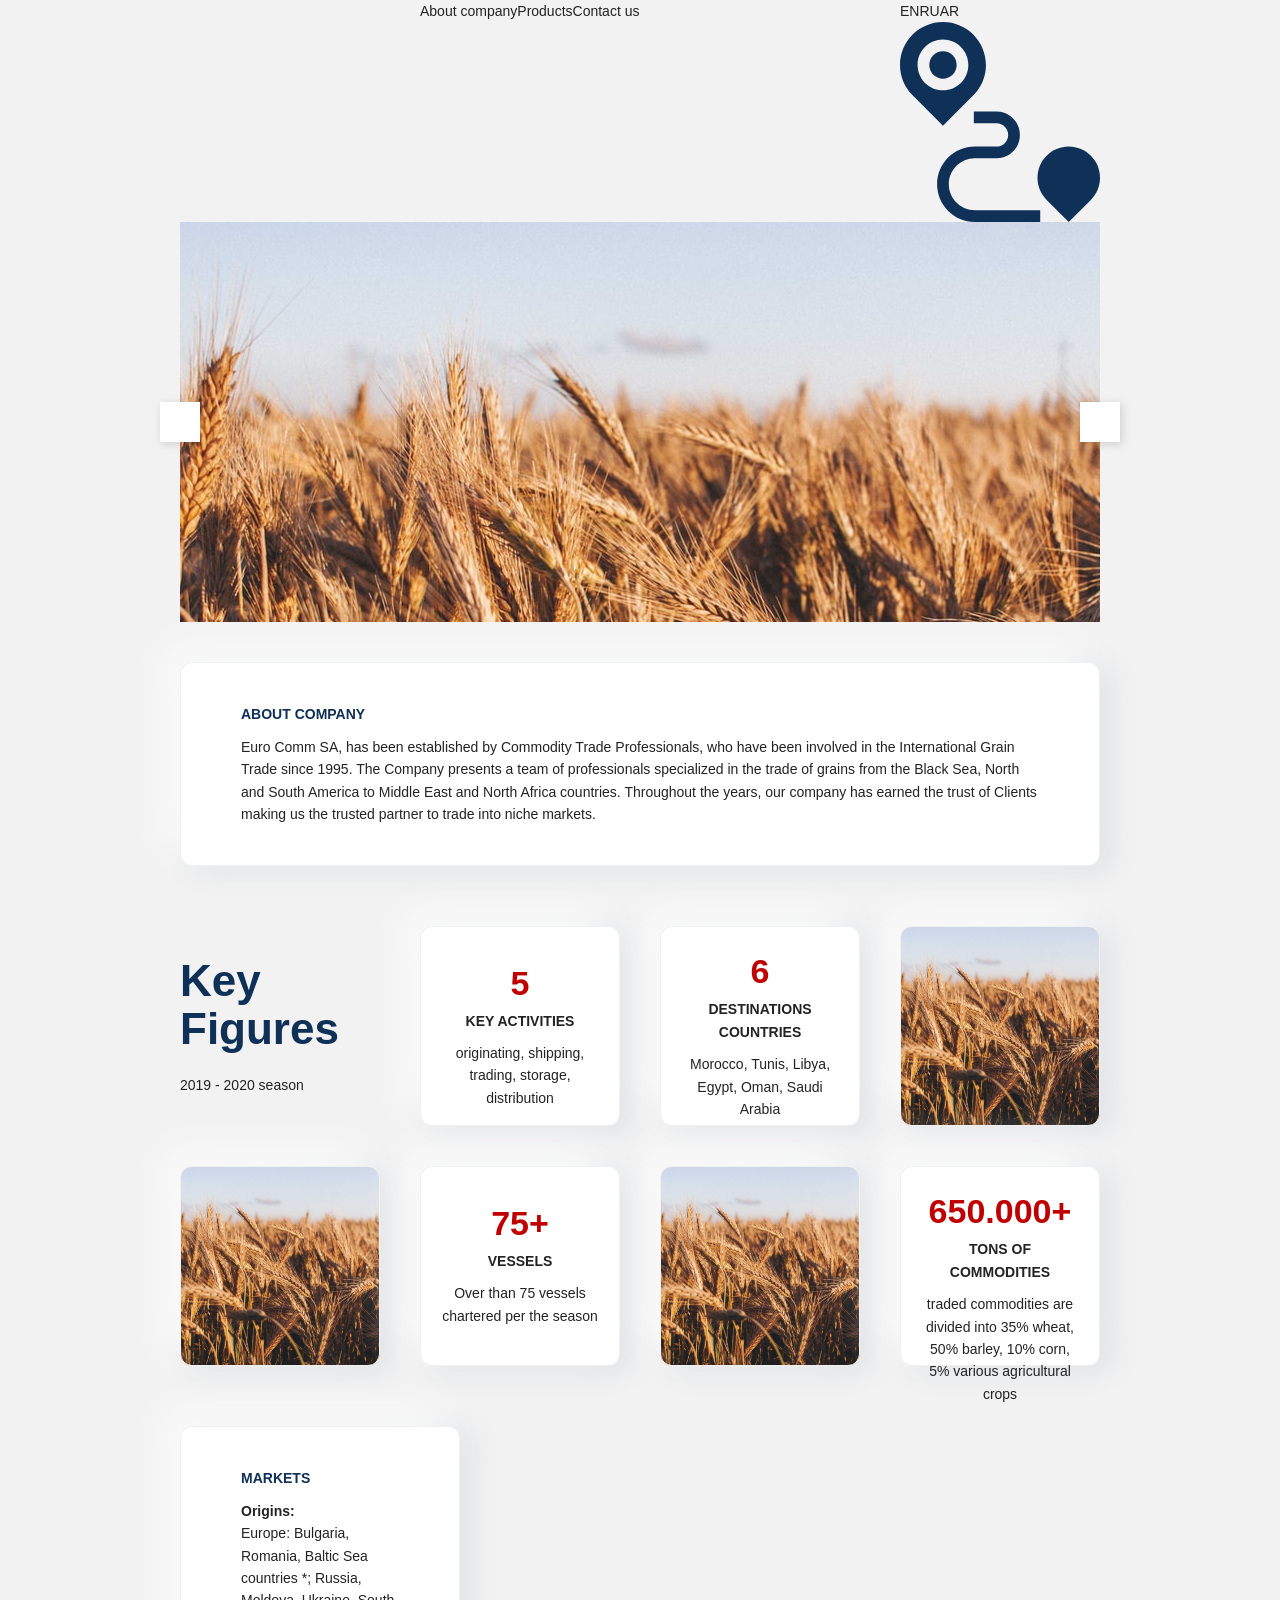
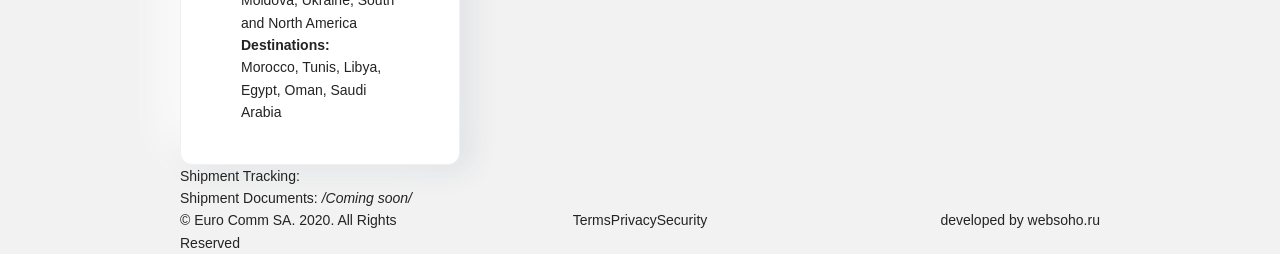
==== public/index.html @ 432599d5 "index page" ====
<html lang="ru">
  <head>
    <meta charset="UTF-8"/>
    <meta name="viewport" content="width=device-width, initial-scale=1.0"/>
    <meta http-equiv="X-UA-Compatible" content="ie=edge"/>
    <title>Index Page</title>
    <link href="./css/style.css" rel="stylesheet"/>
  </head>
  <body>
    <script src="http://code.jquery.com/jquery-3.3.1.min.js"></script>
    <header class="header">
      <div class="container">
        <div class="row">
          <div class="col-3"><a class="header__logo" href="/index.html"></a></div>
          <div class="col-6">
            <div class="navbar"><a class="navbar__link navbar__link--active" href="/index.html">About company</a><a class="navbar__link" href="/product.html">Products</a><a class="navbar__link" href="/contact.html">Contact us</a></div>
          </div>
          <div class="col-3">
            <div class="header__switch"><a class="header__switch header__switch--active" href="/">EN</a><a class="header__switch" href="/">RU</a><a class="header__switch" href="/">AR</a></div>
            <svg class="header__tracking" viewBox="0 0 20 20" fill="none" xmlns="http://www.w3.org/2000/svg">
              <path d="M4.29764 5.6637C5.05267 5.6637 5.66474 5.05163 5.66474 4.2966C5.66474 3.54158 5.05267 2.9295 4.29764 2.9295C3.54261 2.9295 2.93054 3.54158 2.93054 4.2966C2.93054 5.05163 3.54261 5.6637 4.29764 5.6637Z" fill="#0F3057"></path>
              <path d="M7.33579 7.33463C8.1473 6.52313 8.59424 5.4442 8.59424 4.29652C8.59424 1.92743 6.66681 0 4.29768 0C1.92859 0 0.00115967 1.92743 0.00115967 4.29652C0.00115967 5.4442 0.44806 6.52313 1.2596 7.33463L4.29768 10.3727L7.33579 7.33463ZM1.75884 4.2966C1.75884 2.89669 2.89777 1.75776 4.29768 1.75776C5.69759 1.75776 6.83652 2.89669 6.83652 4.2966C6.83652 5.69651 5.69759 6.83544 4.29768 6.83544C2.89777 6.83544 1.75884 5.69651 1.75884 4.2966Z" fill="#0F3057"></path>
              <path d="M16.874 12.4561C15.151 12.4561 13.7492 13.8578 13.7492 15.5808C13.7492 16.4155 14.0742 17.2002 14.6644 17.7904L16.874 20L19.0836 17.7904C19.6737 17.2002 19.9988 16.4155 19.9988 15.5808C19.9988 13.8578 18.597 12.4561 16.874 12.4561Z" fill="#0F3057"></path>
              <path d="M4.88355 16.2268C4.88355 14.7937 6.04946 13.6278 7.48258 13.6278H9.65669C10.9441 13.6278 11.9914 12.5805 11.9914 11.2931C11.9914 10.0057 10.9441 8.95834 9.65669 8.95834H7.38349V10.1301H9.65673C10.298 10.1301 10.8197 10.6518 10.8197 11.2931C10.8197 11.9344 10.298 12.4561 9.65673 12.4561H7.48261C5.40341 12.4561 3.71185 14.1476 3.71185 16.2269C3.71185 18.3061 5.40337 19.9976 7.48261 19.9976H14.023V18.8259H7.48261C6.04947 18.8259 4.88355 17.6599 4.88355 16.2268Z" fill="#0F3057"></path>
            </svg>
          </div>
        </div>
      </div>
    </header>
    <section class="container">
      <div class="slider slider_index mb-3">
        <div class="slider__item slider_index__item" style="background-image:url('./img/demo.jpg');"></div>
        <div class="slider__item slider_index__item" style="background-image:url('./img/demo.jpg');"></div>
        <div class="slider__item slider_index__item" style="background-image:url('./img/demo.jpg');"></div>
      </div>
      <div class="item-content content mb-4">
        <p class="text-bold text-blue text-uppercase">About company</p>
        <p>Euro Comm SA, has been established by Commodity Trade Professionals, who have been involved in the International Grain Trade since 1995. The Company presents a team of professionals specialized in the trade of grains from the Black Sea, North and South America to Middle East and North Africa countries. Throughout the years, our company has earned the trust of Clients making us the trusted partner to trade into niche markets.</p>
      </div>
      <div class="stats-row mb-4">
        <div class="stats-row__col stats-row__col_title">
          <p class="heading text-blue">Key<br/>Figures</p>
          <p>2019 - 2020 season</p>
        </div>
        <div class="stats-row__col">
          <div class="item-content stats text-center">
            <div class="stats__content">
              <p class="stats__title">5</p>
              <p class="text-uppercase text-bold">Key activities</p>
              <p class="stats__intro">originating, shipping, trading, storage, distribution</p>
            </div>
          </div>
        </div>
        <div class="stats-row__col">
          <div class="item-content stats text-center">
            <div class="stats__content">
              <p class="stats__title">6</p>
              <p class="text-uppercase text-bold">Destinations countries</p>
              <p class="stats__intro">Morocco, Tunis, Libya, Egypt, Oman, Saudi Arabia</p>
            </div>
          </div>
        </div>
        <div class="stats-row__col">
          <div class="item-content stats stats_image" style="background-image:url('./img/demo.jpg');"></div>
        </div>
        <div class="stats-row__col">
          <div class="item-content stats stats_image" style="background-image:url('./img/demo.jpg');"></div>
        </div>
        <div class="stats-row__col">
          <div class="item-content stats text-center">
            <div class="stats__content">
              <p class="stats__title">75+</p>
              <p class="text-uppercase text-bold">vessels</p>
              <p class="stats__intro">Over than 75 vessels chartered per the season</p>
            </div>
          </div>
        </div>
        <div class="stats-row__col">
          <div class="item-content stats stats_image" style="background-image:url('./img/demo.jpg');"></div>
        </div>
        <div class="stats-row__col">
          <div class="item-content stats text-center">
            <div class="stats__content">
              <p class="stats__title">650.000+</p>
              <p class="text-uppercase text-bold">tons of commodities</p>
              <p class="stats__intro">traded commodities are divided into 35% wheat, 50% barley, 10% corn, 5% various agricultural crops</p>
            </div>
          </div>
        </div>
      </div>
      <div class="row contact-row">
        <div class="col-4">
          <div class="item-content content">
            <p class="text-uppercase text-bold text-blue">MARKETS</p>
            <div class="map-info">
              <div class="map-info__item map-info__item_orig">
                <p class="mb-0 text-bold">Origins:</p>
                <p>Europe: Bulgaria, Romania, Baltic Sea countries *; Russia, Moldova, Ukraine, South and North America</p>
              </div>
              <div class="map-info__item map-info__item_dest">
                <p class="mb-0 text-bold">Destinations:</p>
                <p>Morocco, Tunis, Libya, Egypt, Oman, Saudi Arabia</p>
              </div>
            </div>
          </div>
          <p class="mb-0">Shipment Tracking: <a class="text-bold text-underline" href="www.marinetraffic.com"></a></p>
          <p>Shipment Documents: <span class="text-italic">/Coming soon/</span></p>
        </div>
        <div class="col-8">
          <div class="map" id="map"></div>
        </div>
      </div>
    </section>
    <footer class="footer container">
      <div class="row">
        <div class="col-4">
          <p>© Euro Comm SA. 2020. All Rights Reserved</p>
        </div>
        <div class="col-4 text-center"><a class="footer__link" href="#">Terms</a><a class="footer__link" href="#">Privacy</a><a class="footer__link" href="#">Security</a></div>
        <div class="col-4 text-right">
          <p>developed by <a class="footer__link" href="#">websoho.ru</a></p>
        </div>
      </div>
    </footer>
    <link href="./css/slick.css" rel="stylesheet"/>
    <link href="./css/slick-theme.css" rel="stylesheet"/>
    <script src="./js/slick.min.js"></script>
    <script src="./js/jquery.inputmask.min.js"></script>
    <script src="./js/app.min.js"></script>
  </body>
</html>
---- public/css/style.css ----
*,
*::before,
*::after {
  -webkit-box-sizing: border-box;
  box-sizing: border-box;
}

html {
  font-family: sans-serif;
  line-height: 1.15;
  -webkit-text-size-adjust: 100%;
  -webkit-tap-highlight-color: rgba(35, 35, 35, 0);
}

article, aside, figcaption, figure, footer, header, hgroup, main, nav, section {
  display: block;
}

body {
  margin: 0;
  font-family: Arial, sans-serif, "Apple Color Emoji", "Segoe UI Emoji", "Segoe UI Symbol", "Noto Color Emoji";
  font-size: 1rem;
  font-weight: 200;
  line-height: 1.4;
  color: #232323;
  text-align: left;
  background: #F2F2F2;
}

[tabindex="-1"]:focus {
  outline: 0 !important;
}

hr {
  -webkit-box-sizing: content-box;
  box-sizing: content-box;
  height: 0;
  overflow: visible;
}

h1, h2, h3, h4, h5, h6 {
  margin-top: 0;
  margin-bottom: 20px;
}

p {
  margin-top: 0;
  margin-bottom: 40px;
}

abbr[title],
abbr[data-original-title] {
  text-decoration: underline;
  -webkit-text-decoration: underline dotted;
  text-decoration: underline dotted;
  cursor: help;
  border-bottom: 0;
  -webkit-text-decoration-skip-ink: none;
  text-decoration-skip-ink: none;
}

address {
  margin-bottom: 1rem;
  font-style: normal;
  line-height: inherit;
}

ol,
ul,
dl {
  margin-top: 0;
  margin-bottom: 1rem;
}

ol ol,
ul ul,
ol ul,
ul ol {
  margin-bottom: 0;
}

dt {
  font-weight: 800;
}

dd {
  margin-bottom: .5rem;
  margin-left: 0;
}

blockquote {
  margin: 0 0 1rem;
}

b,
strong {
  font-weight: 600;
}

small {
  font-size: 80%;
}

sub,
sup {
  position: relative;
  font-size: 75%;
  line-height: 0;
  vertical-align: baseline;
}

sub {
  bottom: -.25em;
}

sup {
  top: -.5em;
}

a {
  color: #232323;
  text-decoration: none;
  background-color: transparent;
}

a:hover {
  color: #C00000;
  text-decoration: underline;
}

a:not([href]):not([tabindex]) {
  color: inherit;
  text-decoration: none;
}

a:not([href]):not([tabindex]):hover, a:not([href]):not([tabindex]):focus {
  color: inherit;
  text-decoration: none;
}

a:not([href]):not([tabindex]):focus {
  outline: 0;
}

pre,
code,
kbd,
samp {
  font-family: SFMono-Regular, Menlo, Monaco, Consolas, "Liberation Mono", "Courier New", monospace;
  font-size: 1em;
}

pre {
  margin-top: 0;
  margin-bottom: 1rem;
  overflow: auto;
}

figure {
  margin: 0 0 1rem;
}

img {
  vertical-align: middle;
  border-style: none;
}

svg {
  overflow: hidden;
  vertical-align: middle;
}

table {
  border-collapse: collapse;
}

caption {
  padding-top: 10px;
  padding-bottom: 10px;
  color: #242424;
  text-align: left;
  caption-side: bottom;
}

th {
  text-align: inherit;
}

label {
  display: inline-block;
  margin-bottom: 10px;
}

button {
  border-radius: 0;
}

button:focus {
  outline: 1px dotted;
  outline: 5px auto -webkit-focus-ring-color;
}

input,
button,
select,
optgroup,
textarea {
  margin: 0;
  font-family: inherit;
  font-size: inherit;
  line-height: inherit;
}

button,
input {
  overflow: visible;
}

button,
select {
  text-transform: none;
}

select {
  word-wrap: normal;
}

button,
[type="button"],
[type="reset"],
[type="submit"] {
  -webkit-appearance: button;
}

button:not(:disabled),
[type="button"]:not(:disabled),
[type="reset"]:not(:disabled),
[type="submit"]:not(:disabled) {
  cursor: pointer;
}

button::-moz-focus-inner,
[type="button"]::-moz-focus-inner,
[type="reset"]::-moz-focus-inner,
[type="submit"]::-moz-focus-inner {
  padding: 0;
  border-style: none;
}

input[type="radio"],
input[type="checkbox"] {
  -webkit-box-sizing: border-box;
  box-sizing: border-box;
  padding: 0;
}

input[type="date"],
input[type="time"],
input[type="datetime-local"],
input[type="month"] {
  -webkit-appearance: listbox;
}

textarea {
  overflow: auto;
  resize: vertical;
}

fieldset {
  min-width: 0;
  padding: 0;
  margin: 0;
  border: 0;
}

legend {
  display: block;
  width: 100%;
  max-width: 100%;
  padding: 0;
  margin-bottom: .5rem;
  font-size: 1.5em;
  line-height: inherit;
  color: inherit;
  white-space: normal;
}

progress {
  vertical-align: baseline;
}

[type="number"]::-webkit-inner-spin-button,
[type="number"]::-webkit-outer-spin-button {
  height: auto;
}

[type="search"] {
  outline-offset: -2px;
  -webkit-appearance: none;
}

[type="search"]::-webkit-search-decoration {
  -webkit-appearance: none;
}

::-webkit-file-upload-button {
  font: inherit;
  -webkit-appearance: button;
}

output {
  display: inline-block;
}

summary {
  display: list-item;
  cursor: pointer;
}

template {
  display: none;
}

[hidden] {
  display: none !important;
}

.container {
  max-width: 100%;
  padding-right: 20px;
  padding-left: 20px;
  margin-right: auto;
  margin-left: auto;
}

.row {
  display: -webkit-box;
  display: -ms-flexbox;
  display: flex;
  -ms-flex-wrap: wrap;
  flex-wrap: wrap;
  margin-right: -20px;
  margin-left: -20px;
}

.no-gutters {
  margin-right: 0;
  margin-left: 0;
}

.no-gutters > .col, .no-gutters > [class*=col-] {
  padding-right: 0;
  padding-left: 0;
}

@media all and (max-width: 1600px) {
  .container {
    width: 1340px;
  }
}

@media all and (max-width: 1400px) {
  .container {
    width: 960px;
  }
}

@media all and (max-width: 992px) {
  .container {
    width: 740px;
  }
}

@media all and (max-width: 768px) {
  .container {
    width: 540px;
  }
}

@media all and (max-width: 576px) {
  .container {
    width: 100%;
  }
}

.col, .col-1, .col-2, .col-3, .col-4, .col-5, .col-6, .col-7, .col-8, .col-9, .col-10, .col-11, .col-12 {
  position: relative;
  width: 100%;
  padding-right: 20px;
  padding-left: 20px;
}

.col {
  -ms-flex-preferred-size: 0;
  flex-basis: 0;
  -webkit-box-flex: 1;
  -ms-flex-positive: 1;
  flex-grow: 1;
  max-width: 100%;
}

.col-1 {
  -webkit-box-flex: 0;
  -ms-flex: 0 0 8.33333%;
  flex: 0 0 8.33333%;
  max-width: 8.33333%;
}

.col-2 {
  -webkit-box-flex: 0;
  -ms-flex: 0 0 16.66667%;
  flex: 0 0 16.66667%;
  max-width: 16.66667%;
}

.col-3 {
  -webkit-box-flex: 0;
  -ms-flex: 0 0 25%;
  flex: 0 0 25%;
  max-width: 25%;
}

.col-4 {
  -webkit-box-flex: 0;
  -ms-flex: 0 0 33.33333%;
  flex: 0 0 33.33333%;
  max-width: 33.33333%;
}

.col-5 {
  -webkit-box-flex: 0;
  -ms-flex: 0 0 41.66667%;
  flex: 0 0 41.66667%;
  max-width: 41.66667%;
}

.col-6 {
  -webkit-box-flex: 0;
  -ms-flex: 0 0 50%;
  flex: 0 0 50%;
  max-width: 50%;
}

.col-7 {
  -webkit-box-flex: 0;
  -ms-flex: 0 0 58.33333%;
  flex: 0 0 58.33333%;
  max-width: 58.33333%;
}

.col-8 {
  -webkit-box-flex: 0;
  -ms-flex: 0 0 66.66667%;
  flex: 0 0 66.66667%;
  max-width: 66.66667%;
}

.col-9 {
  -webkit-box-flex: 0;
  -ms-flex: 0 0 75%;
  flex: 0 0 75%;
  max-width: 75%;
}

.col-10 {
  -webkit-box-flex: 0;
  -ms-flex: 0 0 83.33333%;
  flex: 0 0 83.33333%;
  max-width: 83.33333%;
}

.col-11 {
  -webkit-box-flex: 0;
  -ms-flex: 0 0 91.66667%;
  flex: 0 0 91.66667%;
  max-width: 91.66667%;
}

.col-12 {
  -webkit-box-flex: 0;
  -ms-flex: 0 0 100%;
  flex: 0 0 100%;
  max-width: 100%;
}

@media all and (max-width: 1600px) {
  .col-xl-1 {
    -webkit-box-flex: 0;
    -ms-flex: 0 0 8.33333%;
    flex: 0 0 8.33333%;
    max-width: 8.33333%;
  }
  .col-xl-2 {
    -webkit-box-flex: 0;
    -ms-flex: 0 0 16.66667%;
    flex: 0 0 16.66667%;
    max-width: 16.66667%;
  }
  .col-xl-3 {
    -webkit-box-flex: 0;
    -ms-flex: 0 0 25%;
    flex: 0 0 25%;
    max-width: 25%;
  }
  .col-xl-4 {
    -webkit-box-flex: 0;
    -ms-flex: 0 0 33.33333%;
    flex: 0 0 33.33333%;
    max-width: 33.33333%;
  }
  .col-xl-5 {
    -webkit-box-flex: 0;
    -ms-flex: 0 0 41.66667%;
    flex: 0 0 41.66667%;
    max-width: 41.66667%;
  }
  .col-xl-6 {
    -webkit-box-flex: 0;
    -ms-flex: 0 0 50%;
    flex: 0 0 50%;
    max-width: 50%;
  }
  .col-xl-7 {
    -webkit-box-flex: 0;
    -ms-flex: 0 0 58.33333%;
    flex: 0 0 58.33333%;
    max-width: 58.33333%;
  }
  .col-xl-8 {
    -webkit-box-flex: 0;
    -ms-flex: 0 0 66.66667%;
    flex: 0 0 66.66667%;
    max-width: 66.66667%;
  }
  .col-xl-9 {
    -webkit-box-flex: 0;
    -ms-flex: 0 0 75%;
    flex: 0 0 75%;
    max-width: 75%;
  }
  .col-xl-10 {
    -webkit-box-flex: 0;
    -ms-flex: 0 0 83.33333%;
    flex: 0 0 83.33333%;
    max-width: 83.33333%;
  }
  .col-xl-11 {
    -webkit-box-flex: 0;
    -ms-flex: 0 0 91.66667%;
    flex: 0 0 91.66667%;
    max-width: 91.66667%;
  }
  .col-xl-12 {
    -webkit-box-flex: 0;
    -ms-flex: 0 0 100%;
    flex: 0 0 100%;
    max-width: 100%;
  }
}

@media all and (max-width: 1400px) {
  .col-lg-1 {
    -webkit-box-flex: 0;
    -ms-flex: 0 0 8.33333%;
    flex: 0 0 8.33333%;
    max-width: 8.33333%;
  }
  .col-lg-2 {
    -webkit-box-flex: 0;
    -ms-flex: 0 0 16.66667%;
    flex: 0 0 16.66667%;
    max-width: 16.66667%;
  }
  .col-lg-3 {
    -webkit-box-flex: 0;
    -ms-flex: 0 0 25%;
    flex: 0 0 25%;
    max-width: 25%;
  }
  .col-lg-4 {
    -webkit-box-flex: 0;
    -ms-flex: 0 0 33.33333%;
    flex: 0 0 33.33333%;
    max-width: 33.33333%;
  }
  .col-lg-5 {
    -webkit-box-flex: 0;
    -ms-flex: 0 0 41.66667%;
    flex: 0 0 41.66667%;
    max-width: 41.66667%;
  }
  .col-lg-6 {
    -webkit-box-flex: 0;
    -ms-flex: 0 0 50%;
    flex: 0 0 50%;
    max-width: 50%;
  }
  .col-lg-7 {
    -webkit-box-flex: 0;
    -ms-flex: 0 0 58.33333%;
    flex: 0 0 58.33333%;
    max-width: 58.33333%;
  }
  .col-lg-8 {
    -webkit-box-flex: 0;
    -ms-flex: 0 0 66.66667%;
    flex: 0 0 66.66667%;
    max-width: 66.66667%;
  }
  .col-lg-9 {
    -webkit-box-flex: 0;
    -ms-flex: 0 0 75%;
    flex: 0 0 75%;
    max-width: 75%;
  }
  .col-lg-10 {
    -webkit-box-flex: 0;
    -ms-flex: 0 0 83.33333%;
    flex: 0 0 83.33333%;
    max-width: 83.33333%;
  }
  .col-lg-11 {
    -webkit-box-flex: 0;
    -ms-flex: 0 0 91.66667%;
    flex: 0 0 91.66667%;
    max-width: 91.66667%;
  }
  .col-lg-12 {
    -webkit-box-flex: 0;
    -ms-flex: 0 0 100%;
    flex: 0 0 100%;
    max-width: 100%;
  }
}

@media all and (max-width: 992px) {
  .col-md-1 {
    -webkit-box-flex: 0;
    -ms-flex: 0 0 8.33333%;
    flex: 0 0 8.33333%;
    max-width: 8.33333%;
  }
  .col-md-2 {
    -webkit-box-flex: 0;
    -ms-flex: 0 0 16.66667%;
    flex: 0 0 16.66667%;
    max-width: 16.66667%;
  }
  .col-md-3 {
    -webkit-box-flex: 0;
    -ms-flex: 0 0 25%;
    flex: 0 0 25%;
    max-width: 25%;
  }
  .col-md-4 {
    -webkit-box-flex: 0;
    -ms-flex: 0 0 33.33333%;
    flex: 0 0 33.33333%;
    max-width: 33.33333%;
  }
  .col-md-5 {
    -webkit-box-flex: 0;
    -ms-flex: 0 0 41.66667%;
    flex: 0 0 41.66667%;
    max-width: 41.66667%;
  }
  .col-md-6 {
    -webkit-box-flex: 0;
    -ms-flex: 0 0 50%;
    flex: 0 0 50%;
    max-width: 50%;
  }
  .col-md-7 {
    -webkit-box-flex: 0;
    -ms-flex: 0 0 58.33333%;
    flex: 0 0 58.33333%;
    max-width: 58.33333%;
  }
  .col-md-8 {
    -webkit-box-flex: 0;
    -ms-flex: 0 0 66.66667%;
    flex: 0 0 66.66667%;
    max-width: 66.66667%;
  }
  .col-md-9 {
    -webkit-box-flex: 0;
    -ms-flex: 0 0 75%;
    flex: 0 0 75%;
    max-width: 75%;
  }
  .col-md-10 {
    -webkit-box-flex: 0;
    -ms-flex: 0 0 83.33333%;
    flex: 0 0 83.33333%;
    max-width: 83.33333%;
  }
  .col-md-11 {
    -webkit-box-flex: 0;
    -ms-flex: 0 0 91.66667%;
    flex: 0 0 91.66667%;
    max-width: 91.66667%;
  }
  .col-md-12 {
    -webkit-box-flex: 0;
    -ms-flex: 0 0 100%;
    flex: 0 0 100%;
    max-width: 100%;
  }
}

@media all and (max-width: 768px) {
  .col-sm-1 {
    -webkit-box-flex: 0;
    -ms-flex: 0 0 8.33333%;
    flex: 0 0 8.33333%;
    max-width: 8.33333%;
  }
  .col-sm-2 {
    -webkit-box-flex: 0;
    -ms-flex: 0 0 16.66667%;
    flex: 0 0 16.66667%;
    max-width: 16.66667%;
  }
  .col-sm-3 {
    -webkit-box-flex: 0;
    -ms-flex: 0 0 25%;
    flex: 0 0 25%;
    max-width: 25%;
  }
  .col-sm-4 {
    -webkit-box-flex: 0;
    -ms-flex: 0 0 33.33333%;
    flex: 0 0 33.33333%;
    max-width: 33.33333%;
  }
  .col-sm-5 {
    -webkit-box-flex: 0;
    -ms-flex: 0 0 41.66667%;
    flex: 0 0 41.66667%;
    max-width: 41.66667%;
  }
  .col-sm-6 {
    -webkit-box-flex: 0;
    -ms-flex: 0 0 50%;
    flex: 0 0 50%;
    max-width: 50%;
  }
  .col-sm-7 {
    -webkit-box-flex: 0;
    -ms-flex: 0 0 58.33333%;
    flex: 0 0 58.33333%;
    max-width: 58.33333%;
  }
  .col-sm-8 {
    -webkit-box-flex: 0;
    -ms-flex: 0 0 66.66667%;
    flex: 0 0 66.66667%;
    max-width: 66.66667%;
  }
  .col-sm-9 {
    -webkit-box-flex: 0;
    -ms-flex: 0 0 75%;
    flex: 0 0 75%;
    max-width: 75%;
  }
  .col-sm-10 {
    -webkit-box-flex: 0;
    -ms-flex: 0 0 83.33333%;
    flex: 0 0 83.33333%;
    max-width: 83.33333%;
  }
  .col-sm-11 {
    -webkit-box-flex: 0;
    -ms-flex: 0 0 91.66667%;
    flex: 0 0 91.66667%;
    max-width: 91.66667%;
  }
  .col-sm-12 {
    -webkit-box-flex: 0;
    -ms-flex: 0 0 100%;
    flex: 0 0 100%;
    max-width: 100%;
  }
}

@media all and (max-width: 576px) {
  .col-xs-1 {
    -webkit-box-flex: 0;
    -ms-flex: 0 0 8.33333%;
    flex: 0 0 8.33333%;
    max-width: 8.33333%;
  }
  .col-xs-2 {
    -webkit-box-flex: 0;
    -ms-flex: 0 0 16.66667%;
    flex: 0 0 16.66667%;
    max-width: 16.66667%;
  }
  .col-xs-3 {
    -webkit-box-flex: 0;
    -ms-flex: 0 0 25%;
    flex: 0 0 25%;
    max-width: 25%;
  }
  .col-xs-4 {
    -webkit-box-flex: 0;
    -ms-flex: 0 0 33.33333%;
    flex: 0 0 33.33333%;
    max-width: 33.33333%;
  }
  .col-xs-5 {
    -webkit-box-flex: 0;
    -ms-flex: 0 0 41.66667%;
    flex: 0 0 41.66667%;
    max-width: 41.66667%;
  }
  .col-xs-6 {
    -webkit-box-flex: 0;
    -ms-flex: 0 0 50%;
    flex: 0 0 50%;
    max-width: 50%;
  }
  .col-xs-7 {
    -webkit-box-flex: 0;
    -ms-flex: 0 0 58.33333%;
    flex: 0 0 58.33333%;
    max-width: 58.33333%;
  }
  .col-xs-8 {
    -webkit-box-flex: 0;
    -ms-flex: 0 0 66.66667%;
    flex: 0 0 66.66667%;
    max-width: 66.66667%;
  }
  .col-xs-9 {
    -webkit-box-flex: 0;
    -ms-flex: 0 0 75%;
    flex: 0 0 75%;
    max-width: 75%;
  }
  .col-xs-10 {
    -webkit-box-flex: 0;
    -ms-flex: 0 0 83.33333%;
    flex: 0 0 83.33333%;
    max-width: 83.33333%;
  }
  .col-xs-11 {
    -webkit-box-flex: 0;
    -ms-flex: 0 0 91.66667%;
    flex: 0 0 91.66667%;
    max-width: 91.66667%;
  }
  .col-xs-12 {
    -webkit-box-flex: 0;
    -ms-flex: 0 0 100%;
    flex: 0 0 100%;
    max-width: 100%;
  }
}

.flex-column, .flex-row {
  -webkit-box-orient: horizontal !important;
  -webkit-box-direction: normal !important;
  -ms-flex-direction: row !important;
  flex-direction: row !important;
}

.flex-column {
  -webkit-box-orient: vertical !important;
  -ms-flex-direction: column !important;
  flex-direction: column !important;
}

.flex-column-reverse, .flex-row-reverse {
  -webkit-box-orient: horizontal !important;
  -webkit-box-direction: reverse !important;
  -ms-flex-direction: row-reverse !important;
  flex-direction: row-reverse !important;
}

.flex-column-reverse {
  -webkit-box-orient: vertical !important;
  -ms-flex-direction: column-reverse !important;
  flex-direction: column-reverse !important;
}

.flex-row-reverse > *,
.flex-column-reverse > * {
  -webkit-box-flex: 1;
  -ms-flex: 1;
  flex: 1;
}

.flex-wrap {
  -ms-flex-wrap: wrap !important;
  flex-wrap: wrap !important;
}

.flex-nowrap {
  -ms-flex-wrap: nowrap !important;
  flex-wrap: nowrap !important;
}

.flex-wrap-reverse {
  -ms-flex-wrap: wrap-reverse !important;
  flex-wrap: wrap-reverse !important;
}

.flex-fill {
  -webkit-box-flex: 1 !important;
  -ms-flex: 1 1 auto !important;
  flex: 1 1 auto !important;
}

.flex-grow-0 {
  -webkit-box-flex: 0 !important;
  -ms-flex-positive: 0 !important;
  flex-grow: 0 !important;
}

.flex-grow-1 {
  -webkit-box-flex: 1 !important;
  -ms-flex-positive: 1 !important;
  flex-grow: 1 !important;
}

.flex-shrink-0 {
  -ms-flex-negative: 0 !important;
  flex-shrink: 0 !important;
}

.flex-shrink-1 {
  -ms-flex-negative: 1 !important;
  flex-shrink: 1 !important;
}

.justify-content-start {
  -webkit-box-pack: start !important;
  -ms-flex-pack: start !important;
  justify-content: flex-start !important;
}

.justify-content-end {
  -webkit-box-pack: end !important;
  -ms-flex-pack: end !important;
  justify-content: flex-end !important;
}

.justify-content-center {
  -webkit-box-pack: center !important;
  -ms-flex-pack: center !important;
  justify-content: center !important;
}

.justify-content-between {
  -webkit-box-pack: justify !important;
  -ms-flex-pack: justify !important;
  justify-content: space-between !important;
}

.justify-content-around {
  -ms-flex-pack: distribute !important;
  justify-content: space-around !important;
}

.align-items-start {
  -webkit-box-align: start !important;
  -ms-flex-align: start !important;
  align-items: flex-start !important;
}

.align-items-end {
  -webkit-box-align: end !important;
  -ms-flex-align: end !important;
  align-items: flex-end !important;
}

.align-items-center {
  -webkit-box-align: center !important;
  -ms-flex-align: center !important;
  align-items: center !important;
}

.align-items-baseline {
  -webkit-box-align: baseline !important;
  -ms-flex-align: baseline !important;
  align-items: baseline !important;
}

.align-items-stretch {
  -webkit-box-align: stretch !important;
  -ms-flex-align: stretch !important;
  align-items: stretch !important;
}

.align-content-start {
  -ms-flex-line-pack: start !important;
  align-content: flex-start !important;
}

.align-content-end {
  -ms-flex-line-pack: end !important;
  align-content: flex-end !important;
}

.align-content-center {
  -ms-flex-line-pack: center !important;
  align-content: center !important;
}

.align-content-between {
  -ms-flex-line-pack: justify !important;
  align-content: space-between !important;
}

.align-content-around {
  -ms-flex-line-pack: distribute !important;
  align-content: space-around !important;
}

.align-content-stretch {
  -ms-flex-line-pack: stretch !important;
  align-content: stretch !important;
}

.align-self-auto {
  -ms-flex-item-align: auto !important;
  align-self: auto !important;
}

.align-self-start {
  -ms-flex-item-align: start !important;
  align-self: flex-start !important;
}

.align-self-end {
  -ms-flex-item-align: end !important;
  align-self: flex-end !important;
}

.align-self-center {
  -ms-flex-item-align: center !important;
  align-self: center !important;
}

.align-self-baseline {
  -ms-flex-item-align: baseline !important;
  align-self: baseline !important;
}

.align-self-stretch {
  -ms-flex-item-align: stretch !important;
  align-self: stretch !important;
}

@media (max-width: 1600px) {
  .flex-xl-column, .flex-xl-row {
    -webkit-box-orient: horizontal !important;
    -webkit-box-direction: normal !important;
    -ms-flex-direction: row !important;
    flex-direction: row !important;
  }
  .flex-xl-column {
    -webkit-box-orient: vertical !important;
    -ms-flex-direction: column !important;
    flex-direction: column !important;
  }
  .flex-xl-column-reverse, .flex-xl-row-reverse {
    -webkit-box-orient: horizontal !important;
    -webkit-box-direction: reverse !important;
    -ms-flex-direction: row-reverse !important;
    flex-direction: row-reverse !important;
  }
  .flex-xl-column-reverse {
    -webkit-box-orient: vertical !important;
    -ms-flex-direction: column-reverse !important;
    flex-direction: column-reverse !important;
  }
  .flex-xl-row-reverse > *,
  .flex-xl-column-reverse > * {
    -webkit-box-flex: 1;
    -ms-flex: 1;
    flex: 1;
  }
  .flex-xl-wrap {
    -ms-flex-wrap: wrap !important;
    flex-wrap: wrap !important;
  }
  .flex-xl-nowrap {
    -ms-flex-wrap: nowrap !important;
    flex-wrap: nowrap !important;
  }
  .flex-xl-wrap-reverse {
    -ms-flex-wrap: wrap-reverse !important;
    flex-wrap: wrap-reverse !important;
  }
  .flex-xl-fill {
    -webkit-box-flex: 1 !important;
    -ms-flex: 1 1 auto !important;
    flex: 1 1 auto !important;
  }
  .flex-xl-grow-0 {
    -webkit-box-flex: 0 !important;
    -ms-flex-positive: 0 !important;
    flex-grow: 0 !important;
  }
  .flex-xl-grow-1 {
    -webkit-box-flex: 1 !important;
    -ms-flex-positive: 1 !important;
    flex-grow: 1 !important;
  }
  .flex-xl-shrink-0 {
    -ms-flex-negative: 0 !important;
    flex-shrink: 0 !important;
  }
  .flex-xl-shrink-1 {
    -ms-flex-negative: 1 !important;
    flex-shrink: 1 !important;
  }
  .justify-content-xl-start {
    -webkit-box-pack: start !important;
    -ms-flex-pack: start !important;
    justify-content: flex-start !important;
  }
  .justify-content-xl-end {
    -webkit-box-pack: end !important;
    -ms-flex-pack: end !important;
    justify-content: flex-end !important;
  }
  .justify-content-xl-center {
    -webkit-box-pack: center !important;
    -ms-flex-pack: center !important;
    justify-content: center !important;
  }
  .justify-content-xl-between {
    -webkit-box-pack: justify !important;
    -ms-flex-pack: justify !important;
    justify-content: space-between !important;
  }
  .justify-content-xl-around {
    -ms-flex-pack: distribute !important;
    justify-content: space-around !important;
  }
  .align-items-xl-start {
    -webkit-box-align: start !important;
    -ms-flex-align: start !important;
    align-items: flex-start !important;
  }
  .align-items-xl-end {
    -webkit-box-align: end !important;
    -ms-flex-align: end !important;
    align-items: flex-end !important;
  }
  .align-items-xl-center {
    -webkit-box-align: center !important;
    -ms-flex-align: center !important;
    align-items: center !important;
  }
  .align-items-xl-baseline {
    -webkit-box-align: baseline !important;
    -ms-flex-align: baseline !important;
    align-items: baseline !important;
  }
  .align-items-xl-stretch {
    -webkit-box-align: stretch !important;
    -ms-flex-align: stretch !important;
    align-items: stretch !important;
  }
  .align-content-xl-start {
    -ms-flex-line-pack: start !important;
    align-content: flex-start !important;
  }
  .align-content-xl-end {
    -ms-flex-line-pack: end !important;
    align-content: flex-end !important;
  }
  .align-content-xl-center {
    -ms-flex-line-pack: center !important;
    align-content: center !important;
  }
  .align-content-xl-between {
    -ms-flex-line-pack: justify !important;
    align-content: space-between !important;
  }
  .align-content-xl-around {
    -ms-flex-line-pack: distribute !important;
    align-content: space-around !important;
  }
  .align-content-xl-stretch {
    -ms-flex-line-pack: stretch !important;
    align-content: stretch !important;
  }
  .align-self-xl-auto {
    -ms-flex-item-align: auto !important;
    align-self: auto !important;
  }
  .align-self-xl-start {
    -ms-flex-item-align: start !important;
    align-self: flex-start !important;
  }
  .align-self-xl-end {
    -ms-flex-item-align: end !important;
    align-self: flex-end !important;
  }
  .align-self-xl-center {
    -ms-flex-item-align: center !important;
    align-self: center !important;
  }
  .align-self-xl-baseline {
    -ms-flex-item-align: baseline !important;
    align-self: baseline !important;
  }
  .align-self-xl-stretch {
    -ms-flex-item-align: stretch !important;
    align-self: stretch !important;
  }
}

@media (max-width: 1400px) {
  .flex-lg-column, .flex-lg-row {
    -webkit-box-orient: horizontal !important;
    -webkit-box-direction: normal !important;
    -ms-flex-direction: row !important;
    flex-direction: row !important;
  }
  .flex-lg-column {
    -webkit-box-orient: vertical !important;
    -ms-flex-direction: column !important;
    flex-direction: column !important;
  }
  .flex-lg-column-reverse, .flex-lg-row-reverse {
    -webkit-box-orient: horizontal !important;
    -webkit-box-direction: reverse !important;
    -ms-flex-direction: row-reverse !important;
    flex-direction: row-reverse !important;
  }
  .flex-lg-column-reverse {
    -webkit-box-orient: vertical !important;
    -ms-flex-direction: column-reverse !important;
    flex-direction: column-reverse !important;
  }
  .flex-lg-row-reverse > *,
  .flex-lg-column-reverse > * {
    -webkit-box-flex: 1;
    -ms-flex: 1;
    flex: 1;
  }
  .flex-lg-wrap {
    -ms-flex-wrap: wrap !important;
    flex-wrap: wrap !important;
  }
  .flex-lg-nowrap {
    -ms-flex-wrap: nowrap !important;
    flex-wrap: nowrap !important;
  }
  .flex-lg-wrap-reverse {
    -ms-flex-wrap: wrap-reverse !important;
    flex-wrap: wrap-reverse !important;
  }
  .flex-lg-fill {
    -webkit-box-flex: 1 !important;
    -ms-flex: 1 1 auto !important;
    flex: 1 1 auto !important;
  }
  .flex-lg-grow-0 {
    -webkit-box-flex: 0 !important;
    -ms-flex-positive: 0 !important;
    flex-grow: 0 !important;
  }
  .flex-lg-grow-1 {
    -webkit-box-flex: 1 !important;
    -ms-flex-positive: 1 !important;
    flex-grow: 1 !important;
  }
  .flex-lg-shrink-0 {
    -ms-flex-negative: 0 !important;
    flex-shrink: 0 !important;
  }
  .flex-lg-shrink-1 {
    -ms-flex-negative: 1 !important;
    flex-shrink: 1 !important;
  }
  .justify-content-lg-start {
    -webkit-box-pack: start !important;
    -ms-flex-pack: start !important;
    justify-content: flex-start !important;
  }
  .justify-content-lg-end {
    -webkit-box-pack: end !important;
    -ms-flex-pack: end !important;
    justify-content: flex-end !important;
  }
  .justify-content-lg-center {
    -webkit-box-pack: center !important;
    -ms-flex-pack: center !important;
    justify-content: center !important;
  }
  .justify-content-lg-between {
    -webkit-box-pack: justify !important;
    -ms-flex-pack: justify !important;
    justify-content: space-between !important;
  }
  .justify-content-lg-around {
    -ms-flex-pack: distribute !important;
    justify-content: space-around !important;
  }
  .align-items-lg-start {
    -webkit-box-align: start !important;
    -ms-flex-align: start !important;
    align-items: flex-start !important;
  }
  .align-items-lg-end {
    -webkit-box-align: end !important;
    -ms-flex-align: end !important;
    align-items: flex-end !important;
  }
  .align-items-lg-center {
    -webkit-box-align: center !important;
    -ms-flex-align: center !important;
    align-items: center !important;
  }
  .align-items-lg-baseline {
    -webkit-box-align: baseline !important;
    -ms-flex-align: baseline !important;
    align-items: baseline !important;
  }
  .align-items-lg-stretch {
    -webkit-box-align: stretch !important;
    -ms-flex-align: stretch !important;
    align-items: stretch !important;
  }
  .align-content-lg-start {
    -ms-flex-line-pack: start !important;
    align-content: flex-start !important;
  }
  .align-content-lg-end {
    -ms-flex-line-pack: end !important;
    align-content: flex-end !important;
  }
  .align-content-lg-center {
    -ms-flex-line-pack: center !important;
    align-content: center !important;
  }
  .align-content-lg-between {
    -ms-flex-line-pack: justify !important;
    align-content: space-between !important;
  }
  .align-content-lg-around {
    -ms-flex-line-pack: distribute !important;
    align-content: space-around !important;
  }
  .align-content-lg-stretch {
    -ms-flex-line-pack: stretch !important;
    align-content: stretch !important;
  }
  .align-self-lg-auto {
    -ms-flex-item-align: auto !important;
    align-self: auto !important;
  }
  .align-self-lg-start {
    -ms-flex-item-align: start !important;
    align-self: flex-start !important;
  }
  .align-self-lg-end {
    -ms-flex-item-align: end !important;
    align-self: flex-end !important;
  }
  .align-self-lg-center {
    -ms-flex-item-align: center !important;
    align-self: center !important;
  }
  .align-self-lg-baseline {
    -ms-flex-item-align: baseline !important;
    align-self: baseline !important;
  }
  .align-self-lg-stretch {
    -ms-flex-item-align: stretch !important;
    align-self: stretch !important;
  }
}

@media (max-width: 992px) {
  .flex-md-column, .flex-md-row {
    -webkit-box-orient: horizontal !important;
    -webkit-box-direction: normal !important;
    -ms-flex-direction: row !important;
    flex-direction: row !important;
  }
  .flex-md-column {
    -webkit-box-orient: vertical !important;
    -ms-flex-direction: column !important;
    flex-direction: column !important;
  }
  .flex-md-column-reverse, .flex-md-row-reverse {
    -webkit-box-orient: horizontal !important;
    -webkit-box-direction: reverse !important;
    -ms-flex-direction: row-reverse !important;
    flex-direction: row-reverse !important;
  }
  .flex-md-column-reverse {
    -webkit-box-orient: vertical !important;
    -ms-flex-direction: column-reverse !important;
    flex-direction: column-reverse !important;
  }
  .flex-md-row-reverse > *,
  .flex-md-column-reverse > * {
    -webkit-box-flex: 1;
    -ms-flex: 1;
    flex: 1;
  }
  .flex-md-wrap {
    -ms-flex-wrap: wrap !important;
    flex-wrap: wrap !important;
  }
  .flex-md-nowrap {
    -ms-flex-wrap: nowrap !important;
    flex-wrap: nowrap !important;
  }
  .flex-md-wrap-reverse {
    -ms-flex-wrap: wrap-reverse !important;
    flex-wrap: wrap-reverse !important;
  }
  .flex-md-fill {
    -webkit-box-flex: 1 !important;
    -ms-flex: 1 1 auto !important;
    flex: 1 1 auto !important;
  }
  .flex-md-grow-0 {
    -webkit-box-flex: 0 !important;
    -ms-flex-positive: 0 !important;
    flex-grow: 0 !important;
  }
  .flex-md-grow-1 {
    -webkit-box-flex: 1 !important;
    -ms-flex-positive: 1 !important;
    flex-grow: 1 !important;
  }
  .flex-md-shrink-0 {
    -ms-flex-negative: 0 !important;
    flex-shrink: 0 !important;
  }
  .flex-md-shrink-1 {
    -ms-flex-negative: 1 !important;
    flex-shrink: 1 !important;
  }
  .justify-content-md-start {
    -webkit-box-pack: start !important;
    -ms-flex-pack: start !important;
    justify-content: flex-start !important;
  }
  .justify-content-md-end {
    -webkit-box-pack: end !important;
    -ms-flex-pack: end !important;
    justify-content: flex-end !important;
  }
  .justify-content-md-center {
    -webkit-box-pack: center !important;
    -ms-flex-pack: center !important;
    justify-content: center !important;
  }
  .justify-content-md-between {
    -webkit-box-pack: justify !important;
    -ms-flex-pack: justify !important;
    justify-content: space-between !important;
  }
  .justify-content-md-around {
    -ms-flex-pack: distribute !important;
    justify-content: space-around !important;
  }
  .align-items-md-start {
    -webkit-box-align: start !important;
    -ms-flex-align: start !important;
    align-items: flex-start !important;
  }
  .align-items-md-end {
    -webkit-box-align: end !important;
    -ms-flex-align: end !important;
    align-items: flex-end !important;
  }
  .align-items-md-center {
    -webkit-box-align: center !important;
    -ms-flex-align: center !important;
    align-items: center !important;
  }
  .align-items-md-baseline {
    -webkit-box-align: baseline !important;
    -ms-flex-align: baseline !important;
    align-items: baseline !important;
  }
  .align-items-md-stretch {
    -webkit-box-align: stretch !important;
    -ms-flex-align: stretch !important;
    align-items: stretch !important;
  }
  .align-content-md-start {
    -ms-flex-line-pack: start !important;
    align-content: flex-start !important;
  }
  .align-content-md-end {
    -ms-flex-line-pack: end !important;
    align-content: flex-end !important;
  }
  .align-content-md-center {
    -ms-flex-line-pack: center !important;
    align-content: center !important;
  }
  .align-content-md-between {
    -ms-flex-line-pack: justify !important;
    align-content: space-between !important;
  }
  .align-content-md-around {
    -ms-flex-line-pack: distribute !important;
    align-content: space-around !important;
  }
  .align-content-md-stretch {
    -ms-flex-line-pack: stretch !important;
    align-content: stretch !important;
  }
  .align-self-md-auto {
    -ms-flex-item-align: auto !important;
    align-self: auto !important;
  }
  .align-self-md-start {
    -ms-flex-item-align: start !important;
    align-self: flex-start !important;
  }
  .align-self-md-end {
    -ms-flex-item-align: end !important;
    align-self: flex-end !important;
  }
  .align-self-md-center {
    -ms-flex-item-align: center !important;
    align-self: center !important;
  }
  .align-self-md-baseline {
    -ms-flex-item-align: baseline !important;
    align-self: baseline !important;
  }
  .align-self-md-stretch {
    -ms-flex-item-align: stretch !important;
    align-self: stretch !important;
  }
}

@media (max-width: 768px) {
  .flex-sm-column, .flex-sm-row {
    -webkit-box-orient: horizontal !important;
    -webkit-box-direction: normal !important;
    -ms-flex-direction: row !important;
    flex-direction: row !important;
  }
  .flex-sm-column {
    -webkit-box-orient: vertical !important;
    -ms-flex-direction: column !important;
    flex-direction: column !important;
  }
  .flex-sm-column-reverse, .flex-sm-row-reverse {
    -webkit-box-orient: horizontal !important;
    -webkit-box-direction: reverse !important;
    -ms-flex-direction: row-reverse !important;
    flex-direction: row-reverse !important;
  }
  .flex-sm-column-reverse {
    -webkit-box-orient: vertical !important;
    -ms-flex-direction: column-reverse !important;
    flex-direction: column-reverse !important;
  }
  .flex-sm-row-reverse > *,
  .flex-sm-column-reverse > * {
    -webkit-box-flex: 1;
    -ms-flex: 1;
    flex: 1;
  }
  .flex-sm-wrap {
    -ms-flex-wrap: wrap !important;
    flex-wrap: wrap !important;
  }
  .flex-sm-nowrap {
    -ms-flex-wrap: nowrap !important;
    flex-wrap: nowrap !important;
  }
  .flex-sm-wrap-reverse {
    -ms-flex-wrap: wrap-reverse !important;
    flex-wrap: wrap-reverse !important;
  }
  .flex-sm-fill {
    -webkit-box-flex: 1 !important;
    -ms-flex: 1 1 auto !important;
    flex: 1 1 auto !important;
  }
  .flex-sm-grow-0 {
    -webkit-box-flex: 0 !important;
    -ms-flex-positive: 0 !important;
    flex-grow: 0 !important;
  }
  .flex-sm-grow-1 {
    -webkit-box-flex: 1 !important;
    -ms-flex-positive: 1 !important;
    flex-grow: 1 !important;
  }
  .flex-sm-shrink-0 {
    -ms-flex-negative: 0 !important;
    flex-shrink: 0 !important;
  }
  .flex-sm-shrink-1 {
    -ms-flex-negative: 1 !important;
    flex-shrink: 1 !important;
  }
  .justify-content-sm-start {
    -webkit-box-pack: start !important;
    -ms-flex-pack: start !important;
    justify-content: flex-start !important;
  }
  .justify-content-sm-end {
    -webkit-box-pack: end !important;
    -ms-flex-pack: end !important;
    justify-content: flex-end !important;
  }
  .justify-content-sm-center {
    -webkit-box-pack: center !important;
    -ms-flex-pack: center !important;
    justify-content: center !important;
  }
  .justify-content-sm-between {
    -webkit-box-pack: justify !important;
    -ms-flex-pack: justify !important;
    justify-content: space-between !important;
  }
  .justify-content-sm-around {
    -ms-flex-pack: distribute !important;
    justify-content: space-around !important;
  }
  .align-items-sm-start {
    -webkit-box-align: start !important;
    -ms-flex-align: start !important;
    align-items: flex-start !important;
  }
  .align-items-sm-end {
    -webkit-box-align: end !important;
    -ms-flex-align: end !important;
    align-items: flex-end !important;
  }
  .align-items-sm-center {
    -webkit-box-align: center !important;
    -ms-flex-align: center !important;
    align-items: center !important;
  }
  .align-items-sm-baseline {
    -webkit-box-align: baseline !important;
    -ms-flex-align: baseline !important;
    align-items: baseline !important;
  }
  .align-items-sm-stretch {
    -webkit-box-align: stretch !important;
    -ms-flex-align: stretch !important;
    align-items: stretch !important;
  }
  .align-content-sm-start {
    -ms-flex-line-pack: start !important;
    align-content: flex-start !important;
  }
  .align-content-sm-end {
    -ms-flex-line-pack: end !important;
    align-content: flex-end !important;
  }
  .align-content-sm-center {
    -ms-flex-line-pack: center !important;
    align-content: center !important;
  }
  .align-content-sm-between {
    -ms-flex-line-pack: justify !important;
    align-content: space-between !important;
  }
  .align-content-sm-around {
    -ms-flex-line-pack: distribute !important;
    align-content: space-around !important;
  }
  .align-content-sm-stretch {
    -ms-flex-line-pack: stretch !important;
    align-content: stretch !important;
  }
  .align-self-sm-auto {
    -ms-flex-item-align: auto !important;
    align-self: auto !important;
  }
  .align-self-sm-start {
    -ms-flex-item-align: start !important;
    align-self: flex-start !important;
  }
  .align-self-sm-end {
    -ms-flex-item-align: end !important;
    align-self: flex-end !important;
  }
  .align-self-sm-center {
    -ms-flex-item-align: center !important;
    align-self: center !important;
  }
  .align-self-sm-baseline {
    -ms-flex-item-align: baseline !important;
    align-self: baseline !important;
  }
  .align-self-sm-stretch {
    -ms-flex-item-align: stretch !important;
    align-self: stretch !important;
  }
}

@media (max-width: 576px) {
  .flex-xs-column, .flex-xs-row {
    -webkit-box-orient: horizontal !important;
    -webkit-box-direction: normal !important;
    -ms-flex-direction: row !important;
    flex-direction: row !important;
  }
  .flex-xs-column {
    -webkit-box-orient: vertical !important;
    -ms-flex-direction: column !important;
    flex-direction: column !important;
  }
  .flex-xs-column-reverse, .flex-xs-row-reverse {
    -webkit-box-orient: horizontal !important;
    -webkit-box-direction: reverse !important;
    -ms-flex-direction: row-reverse !important;
    flex-direction: row-reverse !important;
  }
  .flex-xs-column-reverse {
    -webkit-box-orient: vertical !important;
    -ms-flex-direction: column-reverse !important;
    flex-direction: column-reverse !important;
  }
  .flex-xs-row-reverse > *,
  .flex-xs-column-reverse > * {
    -webkit-box-flex: 1;
    -ms-flex: 1;
    flex: 1;
  }
  .flex-xs-wrap {
    -ms-flex-wrap: wrap !important;
    flex-wrap: wrap !important;
  }
  .flex-xs-nowrap {
    -ms-flex-wrap: nowrap !important;
    flex-wrap: nowrap !important;
  }
  .flex-xs-wrap-reverse {
    -ms-flex-wrap: wrap-reverse !important;
    flex-wrap: wrap-reverse !important;
  }
  .flex-xs-fill {
    -webkit-box-flex: 1 !important;
    -ms-flex: 1 1 auto !important;
    flex: 1 1 auto !important;
  }
  .flex-xs-grow-0 {
    -webkit-box-flex: 0 !important;
    -ms-flex-positive: 0 !important;
    flex-grow: 0 !important;
  }
  .flex-xs-grow-1 {
    -webkit-box-flex: 1 !important;
    -ms-flex-positive: 1 !important;
    flex-grow: 1 !important;
  }
  .flex-xs-shrink-0 {
    -ms-flex-negative: 0 !important;
    flex-shrink: 0 !important;
  }
  .flex-xs-shrink-1 {
    -ms-flex-negative: 1 !important;
    flex-shrink: 1 !important;
  }
  .justify-content-xs-start {
    -webkit-box-pack: start !important;
    -ms-flex-pack: start !important;
    justify-content: flex-start !important;
  }
  .justify-content-xs-end {
    -webkit-box-pack: end !important;
    -ms-flex-pack: end !important;
    justify-content: flex-end !important;
  }
  .justify-content-xs-center {
    -webkit-box-pack: center !important;
    -ms-flex-pack: center !important;
    justify-content: center !important;
  }
  .justify-content-xs-between {
    -webkit-box-pack: justify !important;
    -ms-flex-pack: justify !important;
    justify-content: space-between !important;
  }
  .justify-content-xs-around {
    -ms-flex-pack: distribute !important;
    justify-content: space-around !important;
  }
  .align-items-xs-start {
    -webkit-box-align: start !important;
    -ms-flex-align: start !important;
    align-items: flex-start !important;
  }
  .align-items-xs-end {
    -webkit-box-align: end !important;
    -ms-flex-align: end !important;
    align-items: flex-end !important;
  }
  .align-items-xs-center {
    -webkit-box-align: center !important;
    -ms-flex-align: center !important;
    align-items: center !important;
  }
  .align-items-xs-baseline {
    -webkit-box-align: baseline !important;
    -ms-flex-align: baseline !important;
    align-items: baseline !important;
  }
  .align-items-xs-stretch {
    -webkit-box-align: stretch !important;
    -ms-flex-align: stretch !important;
    align-items: stretch !important;
  }
  .align-content-xs-start {
    -ms-flex-line-pack: start !important;
    align-content: flex-start !important;
  }
  .align-content-xs-end {
    -ms-flex-line-pack: end !important;
    align-content: flex-end !important;
  }
  .align-content-xs-center {
    -ms-flex-line-pack: center !important;
    align-content: center !important;
  }
  .align-content-xs-between {
    -ms-flex-line-pack: justify !important;
    align-content: space-between !important;
  }
  .align-content-xs-around {
    -ms-flex-line-pack: distribute !important;
    align-content: space-around !important;
  }
  .align-content-xs-stretch {
    -ms-flex-line-pack: stretch !important;
    align-content: stretch !important;
  }
  .align-self-xs-auto {
    -ms-flex-item-align: auto !important;
    align-self: auto !important;
  }
  .align-self-xs-start {
    -ms-flex-item-align: start !important;
    align-self: flex-start !important;
  }
  .align-self-xs-end {
    -ms-flex-item-align: end !important;
    align-self: flex-end !important;
  }
  .align-self-xs-center {
    -ms-flex-item-align: center !important;
    align-self: center !important;
  }
  .align-self-xs-baseline {
    -ms-flex-item-align: baseline !important;
    align-self: baseline !important;
  }
  .align-self-xs-stretch {
    -ms-flex-item-align: stretch !important;
    align-self: stretch !important;
  }
}

html, body {
  font-size: 14px;
  font-weight: 300;
  line-height: 1.6;
  -webkit-box-sizing: border-box;
  box-sizing: border-box;
  -ms-overflow-style: scrollbar;
}

*,
*::before,
*::after {
  -webkit-box-sizing: inherit;
  box-sizing: inherit;
}

.heading,
h1, h2, h3, h4, h5, h6,
.h1, .h2, .h3, .h4, .h5, .h6 {
  font-family: "Arial", sans-serif;
  font-weight: 800;
  line-height: 1.1;
  margin-bottom: 20px;
}

* + h1, * + h2, * + h3, * + h4, * + h5, * + h6,
* + .h1, * + .h2, * + .h3, * + .h4, * + .h5, * + .h6 {
  margin-top: 10px;
}

.heading {
  font-size: 44px;
}

.h1, h1 {
  font-size: 30px;
}

.h2, h2 {
  font-size: 26px;
}

.h3, h3 {
  font-size: 22px;
}

.h4, h4 {
  font-size: 18px;
}

.h5, h5 {
  font-size: 16px;
}

.h6, h6 {
  font-size: 1rem;
}

p {
  font-size: 1rem;
  margin-top: 0;
  margin-bottom: 10px;
}

p:last-child {
  margin-bottom: 0;
}

ol, ul {
  padding: 0;
  margin-bottom: 10px;
}

a {
  display: inline-block;
  outline: none;
  -webkit-transition: .3s;
  -o-transition: .3s;
  transition: .3s;
  color: #232323;
}

a:hover, a:focus {
  color: #C00000;
  outline: none;
}

table td {
  padding: 8px 15px;
}

.link-inverse {
  color: #C00000;
}

.link-inverse:hover {
  color: #232323;
}

.bg-black {
  background-color: #232323;
}

.bg-white {
  background-color: #ffffff;
}

.p-relative {
  position: relative;
}

.p-sticky {
  position: -webkit-sticky;
  position: sticky;
  top: 0;
  left: 0;
  z-index: 101;
}

.p-absolute {
  position: absolute;
  top: 0;
  left: 0;
  z-index: 101;
}

.d-flex {
  display: -webkit-box;
  display: -ms-flexbox;
  display: flex;
}

.d-none {
  display: none;
}

.d-block {
  display: block;
}

.text-white {
  color: #ffffff;
}

.text-black {
  color: #232323;
}

.text-blue {
  color: #0F3057;
}

.text-uppercase {
  text-transform: uppercase;
}

.text-italic {
  font-style: italic;
}

.text-bold, strong, b {
  font-weight: 700;
}

.text-small, small, .small {
  font-size: 0.9rem;
}

.text-lead, .lead {
  font-size: 1.2rem;
}

.text-right {
  text-align: right;
}

.text-center {
  text-align: center;
}

.text-left {
  text-align: left;
}

.img-fluid {
  display: block;
  height: auto;
  margin: 0 auto;
  max-width: 100%;
}

.img-border {
  border: 1px solid #F0F0F0;
}

@media all and (max-width: 1600px) {
  .d-xl-flex {
    display: -webkit-box;
    display: -ms-flexbox;
    display: flex;
  }
  .d-xl-none {
    display: none;
  }
  .d-xl-block {
    display: block;
  }
  .text-xl-left {
    text-align: left;
  }
  .text-xl-center {
    text-align: center;
  }
  .text-xl-right {
    text-align: right;
  }
}

@media all and (max-width: 1400px) {
  html, body {
    font-size: 14px;
  }
  .d-lg-flex {
    display: -webkit-box;
    display: -ms-flexbox;
    display: flex;
  }
  .d-lg-none {
    display: none;
  }
  .d-lg-block {
    display: block;
  }
  .text-lg-left {
    text-align: left;
  }
  .text-lg-center {
    text-align: center;
  }
  .text-lg-right {
    text-align: right;
  }
}

@media all and (max-width: 992px) {
  html, body {
    font-size: 13px;
  }
  .d-md-flex {
    display: -webkit-box;
    display: -ms-flexbox;
    display: flex;
  }
  .d-md-none {
    display: none;
  }
  .d-md-block {
    display: block;
  }
  .text-md-left {
    text-align: left;
  }
  .text-md-center {
    text-align: center;
  }
  .text-md-right {
    text-align: right;
  }
}

@media all and (max-width: 768px) {
  html, body {
    font-size: 13px;
  }
  .h1, h1 {
    font-size: 32px;
  }
  .h2, h2 {
    font-size: 26px;
  }
  .h3, h3 {
    font-size: 22px;
  }
  .h4, h4 {
    font-size: 18px;
  }
  .h5, h5 {
    font-size: 16px;
  }
  .d-sm-flex {
    display: -webkit-box;
    display: -ms-flexbox;
    display: flex;
  }
  .d-sm-none {
    display: none;
  }
  .d-sm-block {
    display: block;
  }
  .text-sm-left {
    text-align: left;
  }
  .text-sm-center {
    text-align: center;
  }
  .text-sm-right {
    text-align: right;
  }
}

.mt-0 {
  margin-top: 0;
}

.mt-1 {
  margin-top: 10px;
}

.mt-2 {
  margin-top: 20px;
}

.mt-3 {
  margin-top: 40px;
}

.mt-4 {
  margin-top: 60px;
}

.mb-0 {
  margin-bottom: 0;
}

.mb-1 {
  margin-bottom: 10px;
}

.mb-2 {
  margin-bottom: 20px;
}

.mb-3 {
  margin-bottom: 40px;
}

.mb-4 {
  margin-bottom: 60px;
}

.pt-0 {
  padding-top: 0;
}

.pt-1 {
  padding-top: 10px;
}

.pt-2 {
  padding-top: 20px;
}

.pt-3 {
  padding-top: 40px;
}

.pt-4 {
  padding-top: 60px;
}

.pb-0 {
  padding-bottom: 0;
}

.pb-1 {
  padding-bottom: 10px;
}

.pb-2 {
  padding-bottom: 20px;
}

.pb-3 {
  padding-bottom: 40px;
}

.pb-4 {
  padding-bottom: 60px;
}

@media all and (max-width: 1600px) {
  .mt-xl-0 {
    margin-top: 0;
  }
  .mt-xl-1 {
    margin-top: 10px;
  }
  .mt-xl-2 {
    margin-top: 20px;
  }
  .mt-xl-3 {
    margin-top: 40px;
  }
  .mt-xl-4 {
    margin-top: 60px;
  }
  .mb-xl-0 {
    margin-bottom: 0;
  }
  .mb-xl-1 {
    margin-bottom: 10px;
  }
  .mb-xl-2 {
    margin-bottom: 20px;
  }
  .mb-xl-3 {
    margin-bottom: 40px;
  }
  .mb-xl-4 {
    margin-bottom: 60px;
  }
  .pt-xl-0 {
    padding-top: 0;
  }
  .pt-xl-1 {
    padding-top: 10px;
  }
  .pt-xl-2 {
    padding-top: 20px;
  }
  .pt-xl-3 {
    padding-top: 40px;
  }
  .pt-xl-4 {
    padding-top: 60px;
  }
  .pb-xl-0 {
    padding-bottom: 0;
  }
  .pb-xl-1 {
    padding-bottom: 10px;
  }
  .pb-xl-2 {
    padding-bottom: 20px;
  }
  .pb-xl-3 {
    padding-bottom: 40px;
  }
  .pb-xl-4 {
    padding-bottom: 60px;
  }
}

@media all and (max-width: 1400px) {
  .mt-lg-0 {
    margin-top: 0;
  }
  .mt-lg-1 {
    margin-top: 10px;
  }
  .mt-lg-2 {
    margin-top: 20px;
  }
  .mt-lg-3 {
    margin-top: 40px;
  }
  .mt-lg-4 {
    margin-top: 60px;
  }
  .mb-lg-0 {
    margin-bottom: 0;
  }
  .mb-lg-1 {
    margin-bottom: 10px;
  }
  .mb-lg-2 {
    margin-bottom: 20px;
  }
  .mb-lg-3 {
    margin-bottom: 40px;
  }
  .mb-lg-4 {
    margin-bottom: 60px;
  }
  .pt-lg-0 {
    padding-top: 0;
  }
  .pt-lg-1 {
    padding-top: 10px;
  }
  .pt-lg-2 {
    padding-top: 20px;
  }
  .pt-lg-3 {
    padding-top: 40px;
  }
  .pt-lg-4 {
    padding-top: 60px;
  }
  .pb-lg-0 {
    padding-bottom: 0;
  }
  .pb-lg-1 {
    padding-bottom: 10px;
  }
  .pb-lg-2 {
    padding-bottom: 20px;
  }
  .pb-lg-3 {
    padding-bottom: 40px;
  }
  .pb-lg-4 {
    padding-bottom: 60px;
  }
}

@media all and (max-width: 992px) {
  .mt-md-0 {
    margin-top: 0;
  }
  .mt-md-1 {
    margin-top: 10px;
  }
  .mt-md-2 {
    margin-top: 20px;
  }
  .mt-md-3 {
    margin-top: 40px;
  }
  .mt-md-4 {
    margin-top: 60px;
  }
  .mb-md-0 {
    margin-bottom: 0;
  }
  .mb-md-1 {
    margin-bottom: 10px;
  }
  .mb-md-2 {
    margin-bottom: 20px;
  }
  .mb-md-3 {
    margin-bottom: 40px;
  }
  .mb-md-4 {
    margin-bottom: 60px;
  }
  .pt-md-0 {
    padding-top: 0;
  }
  .pt-md-1 {
    padding-top: 10px;
  }
  .pt-md-2 {
    padding-top: 20px;
  }
  .pt-md-3 {
    padding-top: 40px;
  }
  .pt-md-4 {
    padding-top: 60px;
  }
  .pb-md-0 {
    padding-bottom: 0;
  }
  .pb-md-1 {
    padding-bottom: 10px;
  }
  .pb-md-2 {
    padding-bottom: 20px;
  }
  .pb-md-3 {
    padding-bottom: 40px;
  }
  .pb-md-4 {
    padding-bottom: 60px;
  }
}

@media all and (max-width: 768px) {
  .mt-sm-0 {
    margin-top: 0;
  }
  .mt-sm-1 {
    margin-top: 10px;
  }
  .mt-sm-2 {
    margin-top: 20px;
  }
  .mt-sm-3 {
    margin-top: 40px;
  }
  .mt-sm-4 {
    margin-top: 60px;
  }
  .mb-sm-0 {
    margin-bottom: 0;
  }
  .mb-sm-1 {
    margin-bottom: 10px;
  }
  .mb-sm-2 {
    margin-bottom: 20px;
  }
  .mb-sm-3 {
    margin-bottom: 40px;
  }
  .mb-sm-4 {
    margin-bottom: 60px;
  }
  .pt-sm-0 {
    padding-top: 0;
  }
  .pt-sm-1 {
    padding-top: 10px;
  }
  .pt-sm-2 {
    padding-top: 20px;
  }
  .pt-sm-3 {
    padding-top: 40px;
  }
  .pt-sm-4 {
    padding-top: 60px;
  }
  .pb-sm-0 {
    padding-bottom: 0;
  }
  .pb-sm-1 {
    padding-bottom: 10px;
  }
  .pb-sm-2 {
    padding-bottom: 20px;
  }
  .pb-sm-3 {
    padding-bottom: 40px;
  }
  .pb-sm-4 {
    padding-bottom: 60px;
  }
}

.btn {
  border: none;
  outline: none;
  -webkit-box-shadow: none;
  box-shadow: none;
  letter-spacing: 1px;
  font-family: "Arial", sans-serif;
  padding: 8px 36px 10px;
  -webkit-transition: all .4s;
  -o-transition: all .4s;
  transition: all .4s;
}

.btn:hover, .btn:focus {
  text-decoration: none;
}

.btn--full {
  width: 100%;
}

.btn_action {
  background: #0F3057;
  color: #ffffff;
}

.btn_action:hover, .btn_action:focus {
  background: #123a68;
  color: #ffffff;
}

.form {
  margin: 0;
}

.form__agree {
  font-size: 12px;
  color: #F2F2F2;
  margin-top: 13.33333px;
}

.ajax_form span.error {
  color: #C00000 !important;
  font-size: 12px;
}

.ajax_form .error-inverse {
  color: #ffffff !important;
}

.ajax_form .form__input.error {
  border-color: #C00000;
}

.ajax_form .form-validation.error {
  color: #C00000 !important;
}

.jGrowl {
  font-family: "Noto Sans";
}

.jGrowl#jGrowl {
  top: 50%;
  left: 50%;
  right: auto;
  -webkit-transform: translateX(-50%) translateY(-50%);
  -ms-transform: translateX(-50%) translateY(-50%);
  transform: translateX(-50%) translateY(-50%);
  z-index: 99;
}

.jGrowl#jGrowl .jGrowl-notification {
  width: 320px;
  padding: 40px 20px;
  border: 1px solid #F0F0F0;
  border-radius: 0;
  font-size: 14px;
  color: #232323;
}

.jGrowl#jGrowl .jGrowl-notification .jGrowl-close {
  position: absolute;
  top: 10px;
  right: 10px;
  font-size: 30px;
  line-height: 30px;
  width: 34px;
  text-align: center;
  border-radius: 0 0 0 15px;
  color: #fff;
  outline: 0;
}

.jGrowl#jGrowl .jGrowl-notification.af-message-success {
  background-color: #f9fcf7 !important;
}

.jGrowl#jGrowl .jGrowl-notification.af-message-error {
  background-color: #fef8f8 !important;
}

.jGrowl#jGrowl .jGrowl-notification.af-message-error .jGrowl-close {
  background: #df0a0a;
}

.input {
  background-color: inherit;
  color: #ffffff;
  border: 1px solid #F0F0F0;
  padding: 13.33333px 20px;
  margin-bottom: 13.33333px;
  -webkit-transition: .4s;
  -o-transition: .4s;
  transition: .4s;
}

.input::-webkit-input-placeholder {
  -webkit-transition: .4s;
  transition: .4s;
  color: #F2F2F2;
}

.input::-moz-placeholder {
  -moz-transition: .4s;
  transition: .4s;
  color: #F2F2F2;
}

.input:-ms-input-placeholder {
  -ms-transition: .4s;
  transition: .4s;
  color: #F2F2F2;
}

.input::-ms-input-placeholder {
  -ms-transition: .4s;
  transition: .4s;
  color: #F2F2F2;
}

.input::placeholder {
  -webkit-transition: .4s;
  -o-transition: .4s;
  transition: .4s;
  color: #F2F2F2;
}

.input:hover, .input:focus {
  border-color: #F0F0F0;
  outline: none;
}

.input:focus::-webkit-input-placeholder {
  opacity: 0;
}

.input:focus::-moz-placeholder {
  opacity: 0;
}

.input:focus:-ms-input-placeholder {
  opacity: 0;
}

.input:focus::-ms-input-placeholder {
  opacity: 0;
}

.input:focus::placeholder {
  opacity: 0;
}

.input--full {
  width: 100%;
}

.checkbox {
  display: -webkit-box;
  display: -ms-flexbox;
  display: flex;
  -ms-flex-wrap: nowrap;
  flex-wrap: nowrap;
  -webkit-box-align: center;
  -ms-flex-align: center;
  align-items: center;
}

.checkbox__input {
  display: none;
}

.checkbox__input:checked + .checkbox__label:after {
  content: '';
  display: block;
  background-color: #C00000;
  width: 5px;
  height: 5px;
  position: absolute;
  left: 4px;
  top: 4px;
}

.checkbox__label {
  position: relative;
  margin: 0;
  padding-left: 20px;
  line-height: 12px;
  cursor: pointer;
}

.checkbox__label:before {
  content: '';
  display: block;
  border: 1px solid #F2F2F2;
  width: 13px;
  height: 13px;
  position: absolute;
  left: 0;
  top: 0;
}

.radio {
  display: -webkit-box;
  display: -ms-flexbox;
  display: flex;
  -ms-flex-wrap: nowrap;
  flex-wrap: nowrap;
  -webkit-box-align: center;
  -ms-flex-align: center;
  align-items: center;
}

.radio__input {
  display: none;
}

.radio__input:checked + .checkbox__label:after {
  content: '';
  display: block;
}

.radio__label {
  position: relative;
  cursor: pointer;
}

.radio__label:before {
  content: '';
  display: block;
}

.select {
  padding: 10px 20px;
  border-color: #F0F0F0;
}

.select:hover, .select:focus {
  border-color: #232323;
  outline: none;
}

.select--full {
  width: 100%;
}

.slider .slick-slide {
  height: auto;
  outline: none;
}

.slider .slick-slide:hover, .slider .slick-slide:focus {
  outline: none;
}

.slider .slick-arrow {
  background-color: inherit;
  width: 40px;
  height: 40px;
  z-index: 11;
  -webkit-transition: .4s;
  -o-transition: .4s;
  transition: .4s;
}

.slider .slick-arrow.slick-disabled {
  opacity: 0;
}

.slider .slick-prev {
  left: 0;
  -webkit-transform: translate(-50%, -50%);
  -ms-transform: translate(-50%, -50%);
  transform: translate(-50%, -50%);
  background: #ffffff url("../icon/arrow-prev.svg") no-repeat center/20px;
  -webkit-filter: drop-shadow(2px 2px 4px rgba(0, 0, 0, 0.15));
  filter: drop-shadow(2px 2px 4px rgba(0, 0, 0, 0.15));
}

.slider .slick-prev:before {
  content: '';
}

.slider .slick-prev:hover, .slider .slick-prev:focus {
  background: #ffffff url("../icon/arrow-prev.svg") no-repeat center/20px;
  -webkit-filter: drop-shadow(2px 2px 4px rgba(0, 0, 0, 0.3));
  filter: drop-shadow(2px 2px 4px rgba(0, 0, 0, 0.3));
}

.slider .slick-next {
  right: 0;
  -webkit-transform: translate(50%, -50%);
  -ms-transform: translate(50%, -50%);
  transform: translate(50%, -50%);
  background: #ffffff url("../icon/arrow-next.svg") no-repeat center/20px;
  -webkit-filter: drop-shadow(2px 2px 4px rgba(0, 0, 0, 0.15));
  filter: drop-shadow(2px 2px 4px rgba(0, 0, 0, 0.15));
}

.slider .slick-next:before {
  content: '';
}

.slider .slick-next:hover, .slider .slick-next:focus {
  background: #ffffff url("../icon/arrow-next.svg") no-repeat center/20px;
  -webkit-filter: drop-shadow(2px 2px 4px rgba(0, 0, 0, 0.3));
  filter: drop-shadow(2px 2px 4px rgba(0, 0, 0, 0.3));
}

@media all and (max-width: 576px) {
  .slider .slick-next {
    -webkit-transform: translate(-15px, -50%);
    -ms-transform: translate(-15px, -50%);
    transform: translate(-15px, -50%);
  }
  .slider .slick-prev {
    -webkit-transform: translate(15px, -50%);
    -ms-transform: translate(15px, -50%);
    transform: translate(15px, -50%);
  }
}

.slider_index__item.slick-slide {
  min-height: 400px;
}

.modal {
  display: none;
  max-width: 100%;
}

.item-content {
  background: #ffffff;
  border: 1px solid #F0F0F0;
  -webkit-box-shadow: -16px -16px 40px rgba(255, 255, 255, 0.8), 10px 4px 30px rgba(18, 61, 101, 0.1);
  box-shadow: -16px -16px 40px rgba(255, 255, 255, 0.8), 10px 4px 30px rgba(18, 61, 101, 0.1);
  border-radius: 12px;
}

.content {
  padding: 40px 60px;
}

.stats-row {
  display: grid;
  grid-template-rows: repeat(2, 1fr);
  grid-template-columns: repeat(4, 1fr);
  grid-gap: 40px;
  grid-auto-flow: row dense;
}

.stats-row__col_title {
  display: -webkit-box;
  display: -ms-flexbox;
  display: flex;
  -webkit-box-orient: vertical;
  -webkit-box-direction: normal;
  -ms-flex-direction: column;
  flex-direction: column;
  -webkit-box-pack: center;
  -ms-flex-pack: center;
  justify-content: center;
}

.stats {
  position: relative;
}

.stats:after {
  content: '';
  display: block;
  width: 100%;
  padding-bottom: 100%;
}

.stats__content {
  position: absolute;
  top: 0;
  left: 0;
  display: -webkit-box;
  display: -ms-flexbox;
  display: flex;
  -webkit-box-orient: vertical;
  -webkit-box-direction: normal;
  -ms-flex-direction: column;
  flex-direction: column;
  -webkit-box-align: center;
  -ms-flex-align: center;
  align-items: center;
  -webkit-box-pack: center;
  -ms-flex-pack: center;
  justify-content: center;
  width: 100%;
  height: 100%;
  padding: 20px;
}

.stats__title {
  font-size: 34px;
  line-height: 1;
  font-weight: 800;
  color: #C00000;
}

.stats__intro {
  max-height: 45px;
}

.stats_image {
  background: no-repeat center / cover;
}
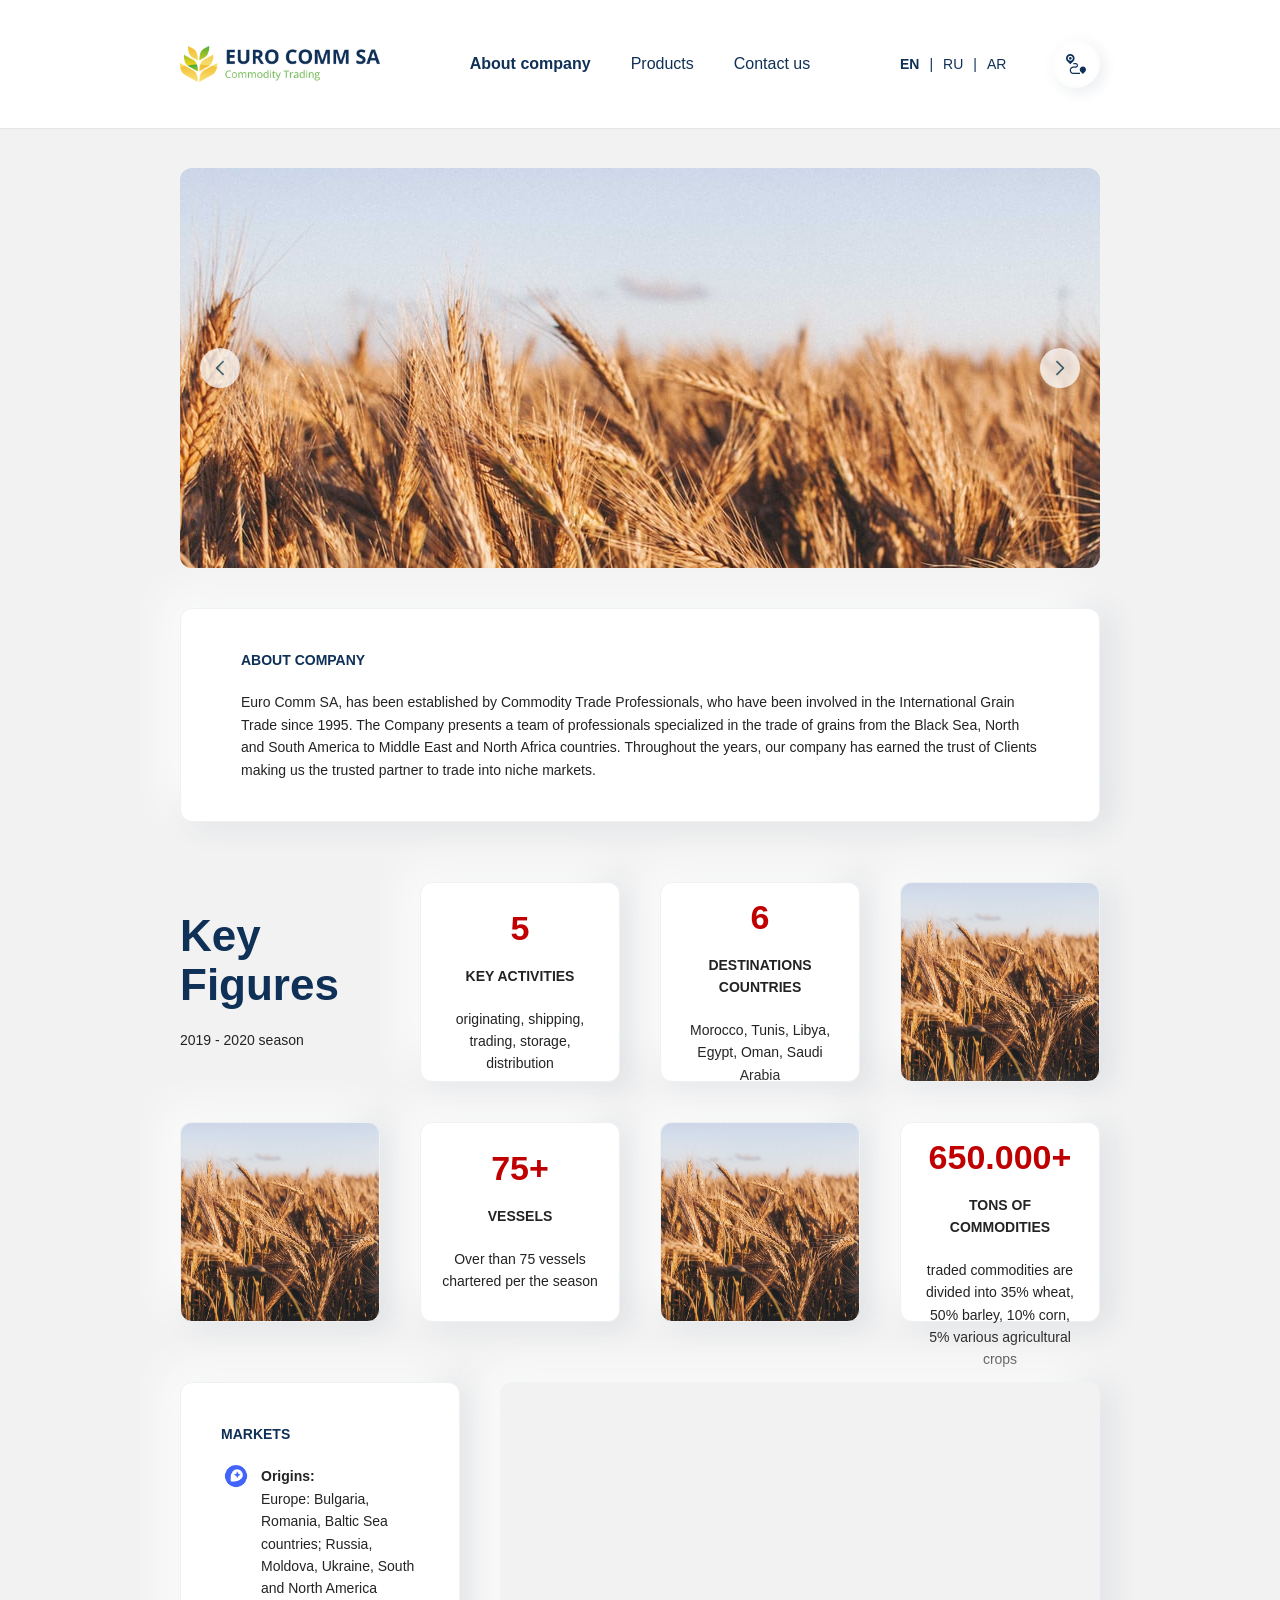
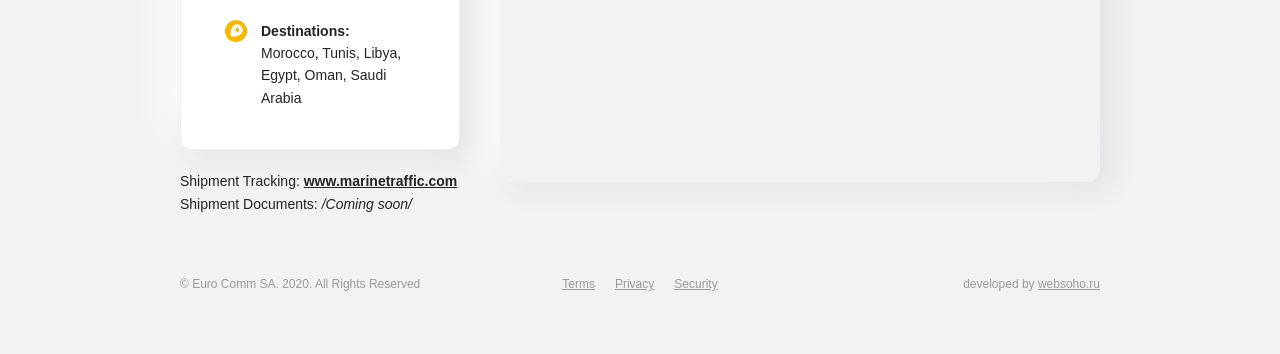
==== commit 2a6d52bf: "text & 404" ====
--- a/public/index.html
+++ b/public/index.html
@@ -11,19 +11,19 @@
     <script src="http://code.jquery.com/jquery-3.3.1.min.js"></script>
     <header class="header">
       <div class="container">
-        <div class="row">
+        <div class="row align-items-center">
           <div class="col-3"><a class="header__logo" href="/index.html"></a></div>
           <div class="col-6">
-            <div class="navbar"><a class="navbar__link navbar__link--active" href="/index.html">About company</a><a class="navbar__link" href="/product.html">Products</a><a class="navbar__link" href="/contact.html">Contact us</a></div>
+            <div class="navbar navbar_header"><a class="navbar__link navbar__link--active" href="/index.html">About company</a><a class="navbar__link" href="/product.html">Products</a><a class="navbar__link" href="/contact.html">Contact us</a></div>
           </div>
-          <div class="col-3">
-            <div class="header__switch"><a class="header__switch header__switch--active" href="/">EN</a><a class="header__switch" href="/">RU</a><a class="header__switch" href="/">AR</a></div>
-            <svg class="header__tracking" viewBox="0 0 20 20" fill="none" xmlns="http://www.w3.org/2000/svg">
-              <path d="M4.29764 5.6637C5.05267 5.6637 5.66474 5.05163 5.66474 4.2966C5.66474 3.54158 5.05267 2.9295 4.29764 2.9295C3.54261 2.9295 2.93054 3.54158 2.93054 4.2966C2.93054 5.05163 3.54261 5.6637 4.29764 5.6637Z" fill="#0F3057"></path>
-              <path d="M7.33579 7.33463C8.1473 6.52313 8.59424 5.4442 8.59424 4.29652C8.59424 1.92743 6.66681 0 4.29768 0C1.92859 0 0.00115967 1.92743 0.00115967 4.29652C0.00115967 5.4442 0.44806 6.52313 1.2596 7.33463L4.29768 10.3727L7.33579 7.33463ZM1.75884 4.2966C1.75884 2.89669 2.89777 1.75776 4.29768 1.75776C5.69759 1.75776 6.83652 2.89669 6.83652 4.2966C6.83652 5.69651 5.69759 6.83544 4.29768 6.83544C2.89777 6.83544 1.75884 5.69651 1.75884 4.2966Z" fill="#0F3057"></path>
-              <path d="M16.874 12.4561C15.151 12.4561 13.7492 13.8578 13.7492 15.5808C13.7492 16.4155 14.0742 17.2002 14.6644 17.7904L16.874 20L19.0836 17.7904C19.6737 17.2002 19.9988 16.4155 19.9988 15.5808C19.9988 13.8578 18.597 12.4561 16.874 12.4561Z" fill="#0F3057"></path>
-              <path d="M4.88355 16.2268C4.88355 14.7937 6.04946 13.6278 7.48258 13.6278H9.65669C10.9441 13.6278 11.9914 12.5805 11.9914 11.2931C11.9914 10.0057 10.9441 8.95834 9.65669 8.95834H7.38349V10.1301H9.65673C10.298 10.1301 10.8197 10.6518 10.8197 11.2931C10.8197 11.9344 10.298 12.4561 9.65673 12.4561H7.48261C5.40341 12.4561 3.71185 14.1476 3.71185 16.2269C3.71185 18.3061 5.40337 19.9976 7.48261 19.9976H14.023V18.8259H7.48261C6.04947 18.8259 4.88355 17.6599 4.88355 16.2268Z" fill="#0F3057"></path>
-            </svg>
+          <div class="col-3 header__subnav">
+            <div class="header__switch-row"><a class="header__switch header__switch--active" href="/">EN</a><a class="header__switch" href="/">RU</a><a class="header__switch" href="/">AR</a></div><a class="header__tracking" href="#">
+              <svg class="header__tracking-svg" viewBox="0 0 20 20" fill="none" xmlns="http://www.w3.org/2000/svg">
+                <path d="M4.29764 5.6637C5.05267 5.6637 5.66474 5.05163 5.66474 4.2966C5.66474 3.54158 5.05267 2.9295 4.29764 2.9295C3.54261 2.9295 2.93054 3.54158 2.93054 4.2966C2.93054 5.05163 3.54261 5.6637 4.29764 5.6637Z" fill="#0F3057"></path>
+                <path d="M7.33579 7.33463C8.1473 6.52313 8.59424 5.4442 8.59424 4.29652C8.59424 1.92743 6.66681 0 4.29768 0C1.92859 0 0.00115967 1.92743 0.00115967 4.29652C0.00115967 5.4442 0.44806 6.52313 1.2596 7.33463L4.29768 10.3727L7.33579 7.33463ZM1.75884 4.2966C1.75884 2.89669 2.89777 1.75776 4.29768 1.75776C5.69759 1.75776 6.83652 2.89669 6.83652 4.2966C6.83652 5.69651 5.69759 6.83544 4.29768 6.83544C2.89777 6.83544 1.75884 5.69651 1.75884 4.2966Z" fill="#0F3057"></path>
+                <path d="M16.874 12.4561C15.151 12.4561 13.7492 13.8578 13.7492 15.5808C13.7492 16.4155 14.0742 17.2002 14.6644 17.7904L16.874 20L19.0836 17.7904C19.6737 17.2002 19.9988 16.4155 19.9988 15.5808C19.9988 13.8578 18.597 12.4561 16.874 12.4561Z" fill="#0F3057"></path>
+                <path d="M4.88355 16.2268C4.88355 14.7937 6.04946 13.6278 7.48258 13.6278H9.65669C10.9441 13.6278 11.9914 12.5805 11.9914 11.2931C11.9914 10.0057 10.9441 8.95834 9.65669 8.95834H7.38349V10.1301H9.65673C10.298 10.1301 10.8197 10.6518 10.8197 11.2931C10.8197 11.9344 10.298 12.4561 9.65673 12.4561H7.48261C5.40341 12.4561 3.71185 14.1476 3.71185 16.2269C3.71185 18.3061 5.40337 19.9976 7.48261 19.9976H14.023V18.8259H7.48261C6.04947 18.8259 4.88355 17.6599 4.88355 16.2268Z" fill="#0F3057"></path>
+              </svg></a>
           </div>
         </div>
       </div>
@@ -91,20 +91,18 @@
       </div>
       <div class="row contact-row">
         <div class="col-4">
-          <div class="item-content content">
-            <p class="text-uppercase text-bold text-blue">MARKETS</p>
-            <div class="map-info">
-              <div class="map-info__item map-info__item_orig">
-                <p class="mb-0 text-bold">Origins:</p>
-                <p>Europe: Bulgaria, Romania, Baltic Sea countries *; Russia, Moldova, Ukraine, South and North America</p>
-              </div>
-              <div class="map-info__item map-info__item_dest">
-                <p class="mb-0 text-bold">Destinations:</p>
-                <p>Morocco, Tunis, Libya, Egypt, Oman, Saudi Arabia</p>
-              </div>
+          <div class="item-content map-info mb-2">
+            <p class="text-uppercase text-bold text-blue mb-2">MARKETS</p>
+            <div class="map-info__item map-info__item_orig mb-2">
+              <p class="mb-0 text-bold">Origins:</p>
+              <p>Europe: Bulgaria, Romania, Baltic Sea countries; Russia, Moldova, Ukraine, South and North America</p>
+            </div>
+            <div class="map-info__item map-info__item_dest">
+              <p class="mb-0 text-bold">Destinations:</p>
+              <p>Morocco, Tunis, Libya, Egypt, Oman, Saudi Arabia</p>
             </div>
           </div>
-          <p class="mb-0">Shipment Tracking: <a class="text-bold text-underline" href="www.marinetraffic.com"></a></p>
+          <p class="mb-0">Shipment Tracking: <a class="text-bold text-underline" href="www.marinetraffic.com">www.marinetraffic.com</a></p>
           <p>Shipment Documents: <span class="text-italic">/Coming soon/</span></p>
         </div>
         <div class="col-8">
@@ -126,6 +124,8 @@
     <link href="./css/slick.css" rel="stylesheet"/>
     <link href="./css/slick-theme.css" rel="stylesheet"/>
     <script src="./js/slick.min.js"></script>
+    <script src="https://api.tiles.mapbox.com/mapbox-gl-js/v2.0.1/mapbox-gl.js"></script>
+    <link href="https://api.tiles.mapbox.com/mapbox-gl-js/v2.0.1/mapbox-gl.css" rel="stylesheet"/>
     <script src="./js/jquery.inputmask.min.js"></script>
     <script src="./js/app.min.js"></script>
   </body>
--- a/public/css/style.css
+++ b/public/css/style.css
@@ -1,3 +1,4 @@
+@charset "UTF-8";
 *,
 *::before,
 *::after {
@@ -24,7 +25,7 @@
   line-height: 1.4;
   color: #232323;
   text-align: left;
-  background: #F2F2F2;
+  background: #f2f2f2;
 }
 
 [tabindex="-1"]:focus {
@@ -1891,11 +1892,12 @@
   font-weight: 800;
   line-height: 1.1;
   margin-bottom: 20px;
+  color: #0F3057;
 }
 
 * + h1, * + h2, * + h3, * + h4, * + h5, * + h6,
 * + .h1, * + .h2, * + .h3, * + .h4, * + .h5, * + .h6 {
-  margin-top: 10px;
+  margin-top: 30px;
 }
 
 .heading {
@@ -1929,7 +1931,7 @@
 p {
   font-size: 1rem;
   margin-top: 0;
-  margin-bottom: 10px;
+  margin-bottom: 20px;
 }
 
 p:last-child {
@@ -1937,8 +1939,23 @@
 }
 
 ol, ul {
+  font-size: 1rem;
   padding: 0;
-  margin-bottom: 10px;
+  margin-bottom: 20px;
+}
+
+table {
+  font-size: 1rem;
+}
+
+table th, table td {
+  padding: 8px 15px;
+}
+
+.table-responsive {
+  width: 100%;
+  max-width: 100%;
+  overflow: auto;
 }
 
 a {
@@ -1955,10 +1972,6 @@
   outline: none;
 }
 
-table td {
-  padding: 8px 15px;
-}
-
 .link-inverse {
   color: #C00000;
 }
@@ -2024,6 +2037,10 @@
   text-transform: uppercase;
 }
 
+.text-underline {
+  text-decoration: underline;
+}
+
 .text-italic {
   font-style: italic;
 }
@@ -2052,7 +2069,7 @@
   text-align: left;
 }
 
-.img-fluid {
+.img-fluid, .content-text img {
   display: block;
   height: auto;
   margin: 0 auto;
@@ -2211,7 +2228,7 @@
   margin-bottom: 20px;
 }
 
-.mb-3 {
+.mb-3, .header {
   margin-bottom: 40px;
 }
 
@@ -2548,7 +2565,7 @@
 
 .form__agree {
   font-size: 12px;
-  color: #F2F2F2;
+  color: #9A9A9A;
   margin-top: 13.33333px;
 }
 
@@ -2631,32 +2648,32 @@
 .input::-webkit-input-placeholder {
   -webkit-transition: .4s;
   transition: .4s;
-  color: #F2F2F2;
+  color: #9A9A9A;
 }
 
 .input::-moz-placeholder {
   -moz-transition: .4s;
   transition: .4s;
-  color: #F2F2F2;
+  color: #9A9A9A;
 }
 
 .input:-ms-input-placeholder {
   -ms-transition: .4s;
   transition: .4s;
-  color: #F2F2F2;
+  color: #9A9A9A;
 }
 
 .input::-ms-input-placeholder {
   -ms-transition: .4s;
   transition: .4s;
-  color: #F2F2F2;
+  color: #9A9A9A;
 }
 
 .input::placeholder {
   -webkit-transition: .4s;
   -o-transition: .4s;
   transition: .4s;
-  color: #F2F2F2;
+  color: #9A9A9A;
 }
 
 .input:hover, .input:focus {
@@ -2725,7 +2742,7 @@
 .checkbox__label:before {
   content: '';
   display: block;
-  border: 1px solid #F2F2F2;
+  border: 1px solid #9A9A9A;
   width: 13px;
   height: 13px;
   position: absolute;
@@ -2777,6 +2794,109 @@
   width: 100%;
 }
 
+.header {
+  padding: 40px 0;
+  background: #ffffff;
+  -webkit-box-shadow: 0px 1px 1px rgba(0, 0, 0, 0.05);
+  box-shadow: 0px 1px 1px rgba(0, 0, 0, 0.05);
+}
+
+.header__logo {
+  width: 100%;
+  height: 48px;
+  background: url("../img/logo.png") no-repeat left center/contain;
+}
+
+.header__subnav {
+  display: -webkit-box;
+  display: -ms-flexbox;
+  display: flex;
+  -webkit-box-align: center;
+  -ms-flex-align: center;
+  align-items: center;
+  -webkit-box-pack: justify;
+  -ms-flex-pack: justify;
+  justify-content: space-between;
+}
+
+.header__switch {
+  color: #0F3057;
+}
+
+.header__switch + .header__switch:before {
+  content: "|";
+  margin: 0 10px;
+}
+
+.header__switch--active {
+  font-weight: 800;
+}
+
+.header__tracking {
+  width: 48px;
+  height: 48px;
+  padding: 14px;
+  border-radius: 24px;
+  background-color: #ffffff;
+  -webkit-box-shadow: -6px -6px 30px rgba(255, 255, 255, 0.8), 4px 4px 14px rgba(18, 61, 101, 0.1), inset 0px 0px 10px rgba(18, 61, 101, 0.02);
+  box-shadow: -6px -6px 30px rgba(255, 255, 255, 0.8), 4px 4px 14px rgba(18, 61, 101, 0.1), inset 0px 0px 10px rgba(18, 61, 101, 0.02);
+  -webkit-transition: .4s;
+  -o-transition: .4s;
+  transition: .4s;
+}
+
+.header__tracking:hover, .header__tracking:focus {
+  background-color: #fafafa;
+}
+
+.footer {
+  font-size: 12px;
+  color: #9A9A9A;
+  padding-top: 60px;
+  padding-bottom: 60px;
+}
+
+.footer p {
+  font-size: 12px;
+}
+
+.footer__link {
+  color: #9A9A9A;
+  text-decoration: underline;
+  margin-right: 20px;
+}
+
+.footer__link:last-child {
+  margin-right: 0;
+}
+
+.navbar__link {
+  font-size: 16px;
+  margin: 0 10px;
+  padding: 0 10px;
+  color: #0F3057;
+}
+
+.navbar__link:hover, .navbar__link:focus {
+  color: #0F3057;
+}
+
+.navbar__link--active {
+  font-weight: 700;
+}
+
+.navbar_header {
+  display: -webkit-box;
+  display: -ms-flexbox;
+  display: flex;
+  -webkit-box-pack: center;
+  -ms-flex-pack: center;
+  justify-content: center;
+  -webkit-box-align: center;
+  -ms-flex-align: center;
+  align-items: center;
+}
+
 .slider .slick-slide {
   height: auto;
   outline: none;
@@ -2790,6 +2910,7 @@
   background-color: inherit;
   width: 40px;
   height: 40px;
+  border-radius: 20px;
   z-index: 11;
   -webkit-transition: .4s;
   -o-transition: .4s;
@@ -2802,32 +2923,32 @@
 
 .slider .slick-prev {
   left: 0;
+  -webkit-transform: translate(50%, -50%);
+  -ms-transform: translate(50%, -50%);
+  transform: translate(50%, -50%);
+  background: #ffffff url("../icon/arrow-left.svg") no-repeat center/10px;
+  -webkit-filter: opacity(0.75) drop-shadow(2px 2px 4px rgba(0, 0, 0, 0.15));
+  filter: opacity(0.75) drop-shadow(2px 2px 4px rgba(0, 0, 0, 0.15));
+}
+
+.slider .slick-prev:before {
+  content: '';
+}
+
+.slider .slick-prev:hover, .slider .slick-prev:focus {
+  background: #ffffff url("../icon/arrow-left.svg") no-repeat center/10px;
+  -webkit-filter: opacity(1) drop-shadow(2px 2px 4px rgba(0, 0, 0, 0.3));
+  filter: opacity(1) drop-shadow(2px 2px 4px rgba(0, 0, 0, 0.3));
+}
+
+.slider .slick-next {
+  right: 0;
   -webkit-transform: translate(-50%, -50%);
   -ms-transform: translate(-50%, -50%);
   transform: translate(-50%, -50%);
-  background: #ffffff url("../icon/arrow-prev.svg") no-repeat center/20px;
-  -webkit-filter: drop-shadow(2px 2px 4px rgba(0, 0, 0, 0.15));
-  filter: drop-shadow(2px 2px 4px rgba(0, 0, 0, 0.15));
-}
-
-.slider .slick-prev:before {
-  content: '';
-}
-
-.slider .slick-prev:hover, .slider .slick-prev:focus {
-  background: #ffffff url("../icon/arrow-prev.svg") no-repeat center/20px;
-  -webkit-filter: drop-shadow(2px 2px 4px rgba(0, 0, 0, 0.3));
-  filter: drop-shadow(2px 2px 4px rgba(0, 0, 0, 0.3));
-}
-
-.slider .slick-next {
-  right: 0;
-  -webkit-transform: translate(50%, -50%);
-  -ms-transform: translate(50%, -50%);
-  transform: translate(50%, -50%);
-  background: #ffffff url("../icon/arrow-next.svg") no-repeat center/20px;
-  -webkit-filter: drop-shadow(2px 2px 4px rgba(0, 0, 0, 0.15));
-  filter: drop-shadow(2px 2px 4px rgba(0, 0, 0, 0.15));
+  background: #ffffff url("../icon/arrow-right.svg") no-repeat center/10px;
+  -webkit-filter: opacity(0.75) drop-shadow(2px 2px 4px rgba(0, 0, 0, 0.15));
+  filter: opacity(0.75) drop-shadow(2px 2px 4px rgba(0, 0, 0, 0.15));
 }
 
 .slider .slick-next:before {
@@ -2835,9 +2956,9 @@
 }
 
 .slider .slick-next:hover, .slider .slick-next:focus {
-  background: #ffffff url("../icon/arrow-next.svg") no-repeat center/20px;
-  -webkit-filter: drop-shadow(2px 2px 4px rgba(0, 0, 0, 0.3));
-  filter: drop-shadow(2px 2px 4px rgba(0, 0, 0, 0.3));
+  background: #ffffff url("../icon/arrow-right.svg") no-repeat center/10px;
+  -webkit-filter: opacity(1) drop-shadow(2px 2px 4px rgba(0, 0, 0, 0.3));
+  filter: opacity(1) drop-shadow(2px 2px 4px rgba(0, 0, 0, 0.3));
 }
 
 @media all and (max-width: 576px) {
@@ -2855,6 +2976,10 @@
 
 .slider_index__item.slick-slide {
   min-height: 400px;
+}
+
+.slider_index .slick-list {
+  border-radius: 12px;
 }
 
 .modal {
@@ -2872,6 +2997,63 @@
 
 .content {
   padding: 40px 60px;
+}
+
+.content-breadcrumbs {
+  display: -webkit-box;
+  display: -ms-flexbox;
+  display: flex;
+  -ms-flex-wrap: wrap;
+  flex-wrap: wrap;
+  list-style: none;
+  margin-bottom: 20px;
+}
+
+.content-breadcrumbs__item {
+  font-size: 12px;
+  color: #9A9A9A;
+}
+
+.content-breadcrumbs__item--active {
+  opacity: .5;
+}
+
+.content-breadcrumbs__link {
+  color: #9A9A9A;
+}
+
+.content-breadcrumbs__link:after {
+  content: "—";
+  margin: 0 6px;
+}
+
+.content-breadcrumbs__link:hover, .content-breadcrumbs__link:focus {
+  text-decoration: none;
+}
+
+.content-text {
+  padding: 30px;
+}
+
+.content-text img {
+  border-radius: 12px;
+}
+
+.content-text ol {
+  padding-left: 1rem;
+}
+
+.content-text ul {
+  list-style: square;
+  padding-left: 1rem;
+}
+
+.content-text table thead {
+  background-color: #f2f2f2;
+}
+
+.content-text table tr {
+  border-bottom: 1px solid #F0F0F0;
 }
 
 .stats-row {
@@ -2942,3 +3124,92 @@
 .stats_image {
   background: no-repeat center / cover;
 }
+
+.stats-item {
+  display: -webkit-box;
+  display: -ms-flexbox;
+  display: flex;
+  -webkit-box-align: center;
+  -ms-flex-align: center;
+  align-items: center;
+  -ms-flex-wrap: nowrap;
+  flex-wrap: nowrap;
+  max-width: 100%;
+  overflow: hidden;
+  padding: 30px;
+}
+
+.stats-item__num {
+  font-size: 100px;
+  line-height: 80px;
+  font-weight: 800;
+  color: #0F3057;
+  padding-right: 20px;
+}
+
+.map {
+  -webkit-box-shadow: -16px -16px 40px rgba(255, 255, 255, 0.8), 10px 4px 30px rgba(18, 61, 101, 0.1);
+  box-shadow: -16px -16px 40px rgba(255, 255, 255, 0.8), 10px 4px 30px rgba(18, 61, 101, 0.1);
+  border-radius: 12px;
+  height: 400px;
+}
+
+.map .mapboxgl-canvas {
+  outline: none;
+}
+
+.map .mapboxgl-canvas:focus {
+  outline: none;
+}
+
+.map-marker-1 {
+  background-image: url("../icon/mapbox-icon.png");
+  background-size: cover;
+  width: 50px;
+  height: 50px;
+  border-radius: 50%;
+  cursor: pointer;
+}
+
+.map-marker-2 {
+  background-image: url("../icon/mapbox-icon-gold.png");
+  background-size: cover;
+  width: 50px;
+  height: 50px;
+  border-radius: 50%;
+  cursor: pointer;
+}
+
+.mapboxgl-popup {
+  max-width: 240px;
+}
+
+.mapboxgl-popup-content {
+  min-width: 120px;
+  text-align: center;
+}
+
+.mapboxgl-popup-close-button {
+  outline: none;
+}
+
+.mapboxgl-popup-close-button:focus {
+  outline: none;
+}
+
+.map-info {
+  padding: 40px;
+}
+
+.map-info__item {
+  padding-left: 40px;
+  background: no-repeat left -4px / 30px;
+}
+
+.map-info__item_orig {
+  background-image: url("../icon/mapbox-icon.png");
+}
+
+.map-info__item_dest {
+  background-image: url("../icon/mapbox-icon-gold.png");
+}
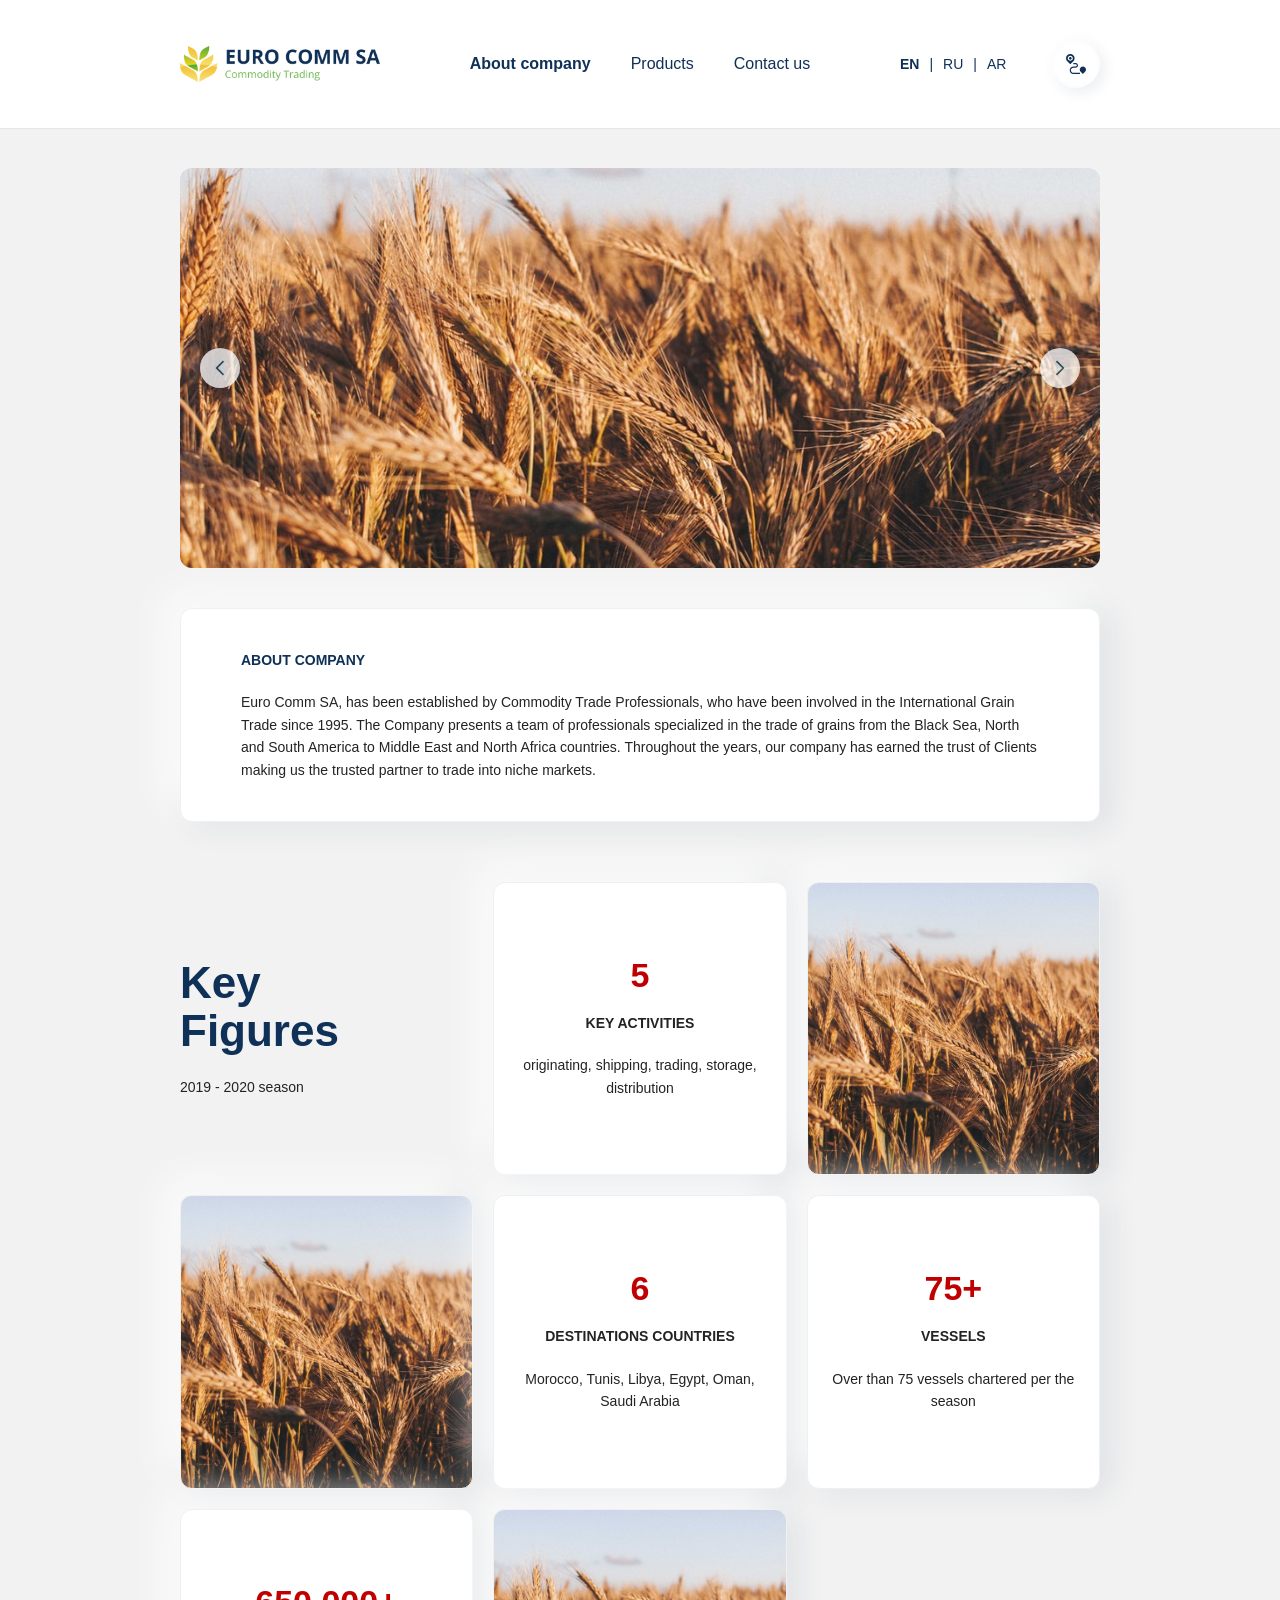
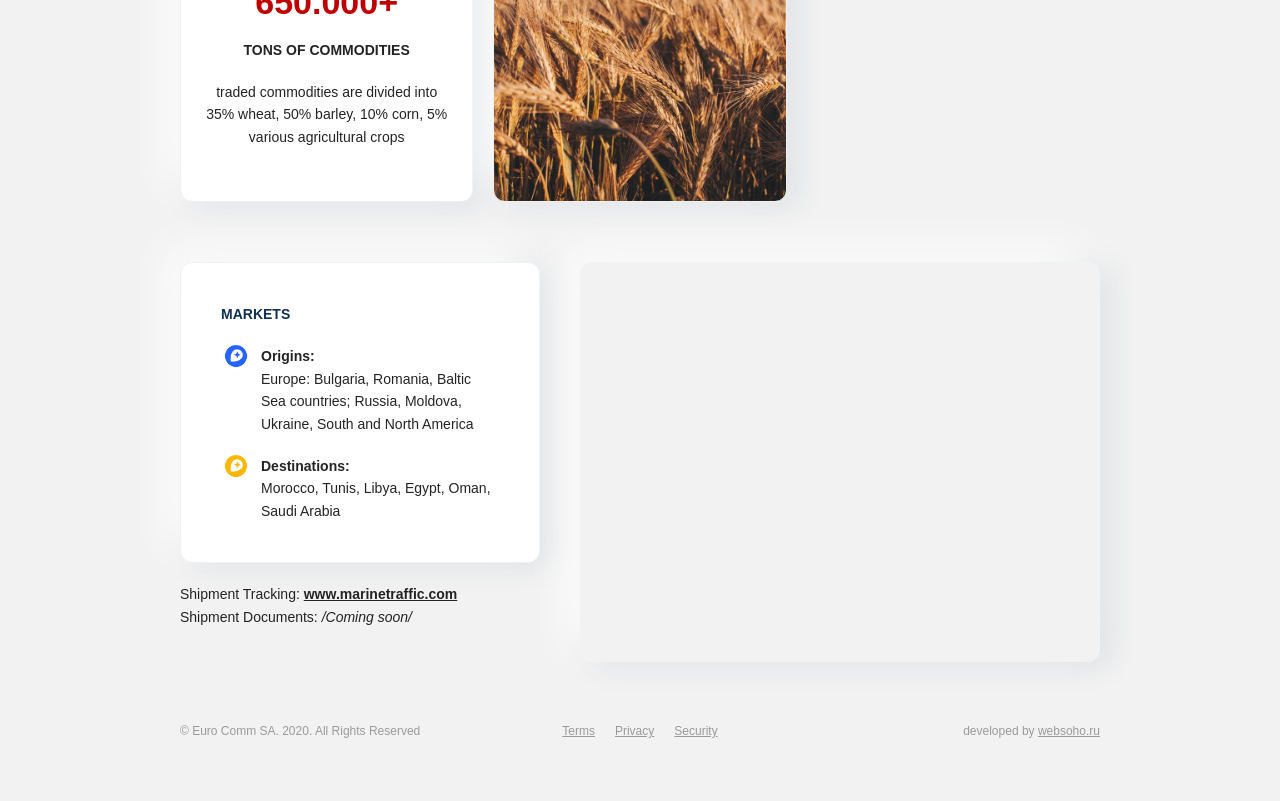
==== commit 98a3bc16: "фвфзешму" ====
--- a/public/index.html
+++ b/public/index.html
@@ -12,38 +12,49 @@
     <header class="header">
       <div class="container">
         <div class="row align-items-center">
-          <div class="col-3"><a class="header__logo" href="/index.html"></a></div>
-          <div class="col-6">
+          <div class="col-3 col-md-6 col-sm-4 header__logo-row"><a class="header__logo" href="/index.html"></a></div>
+          <div class="col-6 col-md-3 col-sm-4 header__nav">
+            <svg class="header__nav-svg" viewBox="0 0 24 17" fill="none" xmlns="http://www.w3.org/2000/svg">               
+              <path d="M23.0305 7.35376H0.969469C0.434062 7.35376 0 7.78778 0 8.32323C0 8.85868 0.434062 9.2927 0.969469 9.2927H23.0305C23.566 9.2927 24 8.85868 24 8.32323C24 7.78782 23.566 7.35376 23.0305 7.35376Z" fill="#0F3057" fill-opacity="0.25"></path>
+              <path d="M23.0305 0H0.969469C0.434062 0 0 0.434062 0 0.969469C0 1.50487 0.434062 1.93894 0.969469 1.93894H23.0305C23.566 1.93894 24 1.50487 24 0.969469C24 0.434062 23.566 0 23.0305 0Z" fill="#0F3057" fill-opacity="0.25"></path>
+              <path d="M23.0305 14.7074H0.969469C0.434062 14.7074 0 15.1414 0 15.6769C0 16.2123 0.434062 16.6463 0.969469 16.6463H23.0305C23.566 16.6463 24 16.2123 24 15.6769C24 15.1414 23.566 14.7074 23.0305 14.7074Z" fill="#0F3057" fill-opacity="0.25"></path>
+            </svg>
+            <div class="header__nav-title">Menu</div>
             <div class="navbar navbar_header"><a class="navbar__link navbar__link--active" href="/index.html">About company</a><a class="navbar__link" href="/product.html">Products</a><a class="navbar__link" href="/contact.html">Contact us</a></div>
           </div>
-          <div class="col-3 header__subnav">
-            <div class="header__switch-row"><a class="header__switch header__switch--active" href="/">EN</a><a class="header__switch" href="/">RU</a><a class="header__switch" href="/">AR</a></div><a class="header__tracking" href="#">
+          <div class="col-3 col-md-3 col-sm-4 header__subnav">
+            <div class="header__switch-row d-md-none"><a class="header__switch header__switch--active" href="/">EN</a><a class="header__switch" href="/">RU</a><a class="header__switch" href="/">AR</a></div><a class="header__tracking" href="#">
               <svg class="header__tracking-svg" viewBox="0 0 20 20" fill="none" xmlns="http://www.w3.org/2000/svg">
                 <path d="M4.29764 5.6637C5.05267 5.6637 5.66474 5.05163 5.66474 4.2966C5.66474 3.54158 5.05267 2.9295 4.29764 2.9295C3.54261 2.9295 2.93054 3.54158 2.93054 4.2966C2.93054 5.05163 3.54261 5.6637 4.29764 5.6637Z" fill="#0F3057"></path>
                 <path d="M7.33579 7.33463C8.1473 6.52313 8.59424 5.4442 8.59424 4.29652C8.59424 1.92743 6.66681 0 4.29768 0C1.92859 0 0.00115967 1.92743 0.00115967 4.29652C0.00115967 5.4442 0.44806 6.52313 1.2596 7.33463L4.29768 10.3727L7.33579 7.33463ZM1.75884 4.2966C1.75884 2.89669 2.89777 1.75776 4.29768 1.75776C5.69759 1.75776 6.83652 2.89669 6.83652 4.2966C6.83652 5.69651 5.69759 6.83544 4.29768 6.83544C2.89777 6.83544 1.75884 5.69651 1.75884 4.2966Z" fill="#0F3057"></path>
                 <path d="M16.874 12.4561C15.151 12.4561 13.7492 13.8578 13.7492 15.5808C13.7492 16.4155 14.0742 17.2002 14.6644 17.7904L16.874 20L19.0836 17.7904C19.6737 17.2002 19.9988 16.4155 19.9988 15.5808C19.9988 13.8578 18.597 12.4561 16.874 12.4561Z" fill="#0F3057"></path>
                 <path d="M4.88355 16.2268C4.88355 14.7937 6.04946 13.6278 7.48258 13.6278H9.65669C10.9441 13.6278 11.9914 12.5805 11.9914 11.2931C11.9914 10.0057 10.9441 8.95834 9.65669 8.95834H7.38349V10.1301H9.65673C10.298 10.1301 10.8197 10.6518 10.8197 11.2931C10.8197 11.9344 10.298 12.4561 9.65673 12.4561H7.48261C5.40341 12.4561 3.71185 14.1476 3.71185 16.2269C3.71185 18.3061 5.40337 19.9976 7.48261 19.9976H14.023V18.8259H7.48261C6.04947 18.8259 4.88355 17.6599 4.88355 16.2268Z" fill="#0F3057"></path>
-              </svg></a>
+              </svg>
+              <div class="header__tracking-title">Tracking</div></a>
           </div>
         </div>
       </div>
     </header>
-    <section class="container">
-      <div class="slider slider_index mb-3">
+    <div class="navbar-mobile">
+      <div class="navbar"><a class="navbar__link navbar__link--active" href="/index.html">About company</a><a class="navbar__link" href="/product.html">Products</a><a class="navbar__link" href="/contact.html">Contact us</a></div>
+      <div class="navbar-mobile__switch-row"><a class="navbar-mobile__switch navbar-mobile__switch--active" href="/">EN</a><a class="navbar-mobile__switch" href="/">RU</a><a class="navbar-mobile__switch" href="/">AR</a></div>
+    </div>
+    <section class="container mt-md-3 mt-sm-2">
+      <div class="slider slider_index mb-3 mb-sm-2">
         <div class="slider__item slider_index__item" style="background-image:url('./img/demo.jpg');"></div>
         <div class="slider__item slider_index__item" style="background-image:url('./img/demo.jpg');"></div>
         <div class="slider__item slider_index__item" style="background-image:url('./img/demo.jpg');"></div>
       </div>
-      <div class="item-content content mb-4">
-        <p class="text-bold text-blue text-uppercase">About company</p>
+      <div class="item-content content mb-4 mb-sm-2">
+        <p class="text-bold text-blue text-uppercase mb-sm-1">About company</p>
         <p>Euro Comm SA, has been established by Commodity Trade Professionals, who have been involved in the International Grain Trade since 1995. The Company presents a team of professionals specialized in the trade of grains from the Black Sea, North and South America to Middle East and North Africa countries. Throughout the years, our company has earned the trust of Clients making us the trusted partner to trade into niche markets.</p>
       </div>
-      <div class="stats-row mb-4">
-        <div class="stats-row__col stats-row__col_title">
-          <p class="heading text-blue">Key<br/>Figures</p>
+      <div class="stats-row mb-4 mb-sm-3 mb-xs-2">
+        <div class="stats-row__col stats-row__col_title text-xs-center">
+          <p class="stats-row__heading text-blue">Key Figures</p>
           <p>2019 - 2020 season</p>
         </div>
-        <div class="stats-row__col">
+        <div class="stats-row__col stats-row__col_1">
           <div class="item-content stats text-center">
             <div class="stats__content">
               <p class="stats__title">5</p>
@@ -52,7 +63,7 @@
             </div>
           </div>
         </div>
-        <div class="stats-row__col">
+        <div class="stats-row__col stats-row__col_2">
           <div class="item-content stats text-center">
             <div class="stats__content">
               <p class="stats__title">6</p>
@@ -61,13 +72,13 @@
             </div>
           </div>
         </div>
-        <div class="stats-row__col">
+        <div class="stats-row__col stats-row__col_3">
           <div class="item-content stats stats_image" style="background-image:url('./img/demo.jpg');"></div>
         </div>
-        <div class="stats-row__col">
+        <div class="stats-row__col stats-row__col_4">
           <div class="item-content stats stats_image" style="background-image:url('./img/demo.jpg');"></div>
         </div>
-        <div class="stats-row__col">
+        <div class="stats-row__col stats-row__col_5">
           <div class="item-content stats text-center">
             <div class="stats__content">
               <p class="stats__title">75+</p>
@@ -76,10 +87,10 @@
             </div>
           </div>
         </div>
-        <div class="stats-row__col">
+        <div class="stats-row__col stats-row__col_6">
           <div class="item-content stats stats_image" style="background-image:url('./img/demo.jpg');"></div>
         </div>
-        <div class="stats-row__col">
+        <div class="stats-row__col stats-row__col_7">
           <div class="item-content stats text-center">
             <div class="stats__content">
               <p class="stats__title">650.000+</p>
@@ -90,7 +101,7 @@
         </div>
       </div>
       <div class="row contact-row">
-        <div class="col-4">
+        <div class="col-4 col-lg-5 col-md-12 mb-md-3 mb-xs-2">
           <div class="item-content map-info mb-2">
             <p class="text-uppercase text-bold text-blue mb-2">MARKETS</p>
             <div class="map-info__item map-info__item_orig mb-2">
@@ -105,18 +116,18 @@
           <p class="mb-0">Shipment Tracking: <a class="text-bold text-underline" href="www.marinetraffic.com">www.marinetraffic.com</a></p>
           <p>Shipment Documents: <span class="text-italic">/Coming soon/</span></p>
         </div>
-        <div class="col-8">
+        <div class="col-8 col-lg-7 col-md-12">
           <div class="map" id="map"></div>
         </div>
       </div>
     </section>
     <footer class="footer container">
       <div class="row">
-        <div class="col-4">
+        <div class="col-4 col-md-12 text-md-center">
           <p>© Euro Comm SA. 2020. All Rights Reserved</p>
         </div>
-        <div class="col-4 text-center"><a class="footer__link" href="#">Terms</a><a class="footer__link" href="#">Privacy</a><a class="footer__link" href="#">Security</a></div>
-        <div class="col-4 text-right">
+        <div class="col-4 col-md-12 text-center"><a class="footer__link" href="#">Terms</a><a class="footer__link" href="#">Privacy</a><a class="footer__link" href="#">Security</a></div>
+        <div class="col-4 col-md-12 text-md-center text-right">
           <p>developed by <a class="footer__link" href="#">websoho.ru</a></p>
         </div>
       </div>
--- a/public/css/style.css
+++ b/public/css/style.css
@@ -334,7 +334,7 @@
   margin-left: auto;
 }
 
-.row {
+.row, .form__row {
   display: -webkit-box;
   display: -ms-flexbox;
   display: flex;
@@ -1885,9 +1885,9 @@
   box-sizing: inherit;
 }
 
-.heading,
+.heading, .stats-row__heading,
 h1, h2, h3, h4, h5, h6,
-.h1, .h2, .h3, .h4, .h5, .h6 {
+.h1, .h2, .product__title, .h3, .h4, .h5, .h6 {
   font-family: "Arial", sans-serif;
   font-weight: 800;
   line-height: 1.1;
@@ -1896,11 +1896,11 @@
 }
 
 * + h1, * + h2, * + h3, * + h4, * + h5, * + h6,
-* + .h1, * + .h2, * + .h3, * + .h4, * + .h5, * + .h6 {
+* + .h1, * + .h2, * + .product__title, * + .h3, * + .h4, * + .h5, * + .h6 {
   margin-top: 30px;
 }
 
-.heading {
+.heading, .stats-row__heading {
   font-size: 44px;
 }
 
@@ -1908,7 +1908,7 @@
   font-size: 30px;
 }
 
-.h2, h2 {
+.h2, .product__title, h2 {
   font-size: 26px;
 }
 
@@ -2033,6 +2033,10 @@
   color: #0F3057;
 }
 
+.text-green {
+  color: #14570A;
+}
+
 .text-uppercase {
   text-transform: uppercase;
 }
@@ -2159,20 +2163,8 @@
   html, body {
     font-size: 13px;
   }
-  .h1, h1 {
-    font-size: 32px;
-  }
-  .h2, h2 {
-    font-size: 26px;
-  }
-  .h3, h3 {
-    font-size: 22px;
-  }
-  .h4, h4 {
-    font-size: 18px;
-  }
-  .h5, h5 {
-    font-size: 16px;
+  .heading, .stats-row__heading {
+    font-size: 30px;
   }
   .d-sm-flex {
     display: -webkit-box;
@@ -2533,9 +2525,12 @@
   outline: none;
   -webkit-box-shadow: none;
   box-shadow: none;
-  letter-spacing: 1px;
-  font-family: "Arial", sans-serif;
-  padding: 8px 36px 10px;
+  border-radius: 8px;
+  -webkit-box-shadow: -6px -6px 16px rgba(255, 255, 255, 0.6), 6px 9px 20px rgba(15, 48, 87, 0.2);
+  box-shadow: -6px -6px 16px rgba(255, 255, 255, 0.6), 6px 9px 20px rgba(15, 48, 87, 0.2);
+  font-size: 14px;
+  font-weight: 600;
+  padding: 16px 46px;
   -webkit-transition: all .4s;
   -o-transition: all .4s;
   transition: all .4s;
@@ -2543,6 +2538,8 @@
 
 .btn:hover, .btn:focus {
   text-decoration: none;
+  -webkit-box-shadow: -6px -6px 16px rgba(255, 255, 255, 0.8), 6px 9px 20px rgba(15, 48, 87, 0.4);
+  box-shadow: -6px -6px 16px rgba(255, 255, 255, 0.8), 6px 9px 20px rgba(15, 48, 87, 0.4);
 }
 
 .btn--full {
@@ -2551,16 +2548,35 @@
 
 .btn_action {
   background: #0F3057;
+  background: -o-linear-gradient(1.67deg, #0F3057 -7.64%, #024A9E 145.94%);
+  background: linear-gradient(88.33deg, #0F3057 -7.64%, #024A9E 145.94%);
   color: #ffffff;
 }
 
 .btn_action:hover, .btn_action:focus {
-  background: #123a68;
-  color: #ffffff;
+  background: -o-linear-gradient(1.67deg, #0F3057 -7.64%, #024A9E 145.94%);
+  background: linear-gradient(88.33deg, #0F3057 -7.64%, #024A9E 145.94%);
+  color: rgba(255, 255, 255, 0.8);
 }
 
 .form {
   margin: 0;
+}
+
+.form__row {
+  margin-left: -5px;
+  margin-right: -5px;
+}
+
+.form__col {
+  padding: 0 5px;
+}
+
+.form__label {
+  font-size: 12px;
+  font-weight: 600;
+  color: #232323;
+  margin-bottom: 5px;
 }
 
 .form__agree {
@@ -2635,9 +2651,11 @@
 }
 
 .input {
-  background-color: inherit;
-  color: #ffffff;
-  border: 1px solid #F0F0F0;
+  background: #f2f2f2;
+  border: 1px solid rgba(18, 61, 101, 0.1);
+  -webkit-box-shadow: inset -3px -3px 7px #FFFFFF, inset 2px 2px 5px rgba(136, 165, 191, 0.35);
+  box-shadow: inset -3px -3px 7px #FFFFFF, inset 2px 2px 5px rgba(136, 165, 191, 0.35);
+  border-radius: 6px;
   padding: 13.33333px 20px;
   margin-bottom: 13.33333px;
   -webkit-transition: .4s;
@@ -2720,31 +2738,30 @@
   display: none;
 }
 
-.checkbox__input:checked + .checkbox__label:after {
-  content: '';
-  display: block;
-  background-color: #C00000;
-  width: 5px;
-  height: 5px;
-  position: absolute;
-  left: 4px;
-  top: 4px;
+.checkbox__input:checked + .checkbox__label:before {
+  background: #f2f2f2 url("../icon/check.svg") no-repeat center/10px;
 }
 
 .checkbox__label {
   position: relative;
   margin: 0;
-  padding-left: 20px;
-  line-height: 12px;
+  padding-left: 24px;
+  line-height: 14px;
   cursor: pointer;
 }
 
 .checkbox__label:before {
   content: '';
   display: block;
-  border: 1px solid #9A9A9A;
-  width: 13px;
-  height: 13px;
+  width: 14px;
+  height: 14px;
+  background: #f2f2f2;
+  border: 0.5px solid rgba(18, 61, 101, 0.1);
+  -webkit-box-sizing: border-box;
+  box-sizing: border-box;
+  -webkit-box-shadow: inset 0px 4px 4px rgba(18, 61, 101, 0.1);
+  box-shadow: inset 0px 4px 4px rgba(18, 61, 101, 0.1);
+  border-radius: 3px;
   position: absolute;
   left: 0;
   top: 0;
@@ -2805,6 +2822,10 @@
   width: 100%;
   height: 48px;
   background: url("../img/logo.png") no-repeat left center/contain;
+}
+
+.header__nav-title, .header__nav-svg {
+  display: none;
 }
 
 .header__subnav {
@@ -2819,16 +2840,16 @@
   justify-content: space-between;
 }
 
-.header__switch {
+.header__switch, .navbar-mobile__switch {
   color: #0F3057;
 }
 
-.header__switch + .header__switch:before {
+.header__switch + .header__switch:before, .navbar-mobile__switch + .header__switch:before, .header__switch + .navbar-mobile__switch:before, .navbar-mobile__switch + .navbar-mobile__switch:before {
   content: "|";
   margin: 0 10px;
 }
 
-.header__switch--active {
+.header__switch--active, .navbar-mobile__switch--active {
   font-weight: 800;
 }
 
@@ -2849,6 +2870,95 @@
   background-color: #fafafa;
 }
 
+.header__tracking-title {
+  display: none;
+}
+
+@media all and (max-width: 992px) {
+  .header {
+    position: fixed;
+    width: 100%;
+    left: 0;
+    bottom: 0;
+    z-index: 99;
+    padding: 20px 0;
+    -webkit-box-shadow: 0px -1px 10px rgba(0, 0, 0, 0.05);
+    box-shadow: 0px -1px 10px rgba(0, 0, 0, 0.05);
+    margin: 0;
+  }
+  .header__subnav {
+    -webkit-box-ordinal-group: 2;
+    -ms-flex-order: 1;
+    order: 1;
+  }
+  .header__logo-row {
+    -webkit-box-ordinal-group: 3;
+    -ms-flex-order: 2;
+    order: 2;
+  }
+  .header__nav {
+    -webkit-box-ordinal-group: 4;
+    -ms-flex-order: 3;
+    order: 3;
+  }
+  .header__nav-svg {
+    display: block;
+    width: 20px;
+    height: 20px;
+    margin: 0 auto 5px;
+  }
+  .header__nav-title {
+    display: block;
+    font-size: 12px;
+    color: #0F3057;
+    text-align: center;
+  }
+  .header__logo {
+    width: 100%;
+    height: 35px;
+    margin: 0 auto;
+    display: block;
+    background-position: center;
+    background-size: contain;
+  }
+  .header__tracking {
+    padding: 0;
+    width: 100%;
+    height: auto;
+    border-radius: 0;
+    -webkit-box-shadow: none;
+    box-shadow: none;
+  }
+  .header__tracking-svg {
+    width: 20px;
+    height: 20px;
+    margin: 0 auto 5px;
+    display: block;
+    -webkit-filter: opacity(0.5);
+    filter: opacity(0.5);
+  }
+  .header__tracking-title {
+    display: block;
+    font-size: 12px;
+    color: #0F3057;
+    text-align: center;
+  }
+}
+
+@media all and (max-width: 768px) {
+  .header {
+    padding: 15px 0;
+  }
+  .header__logo {
+    width: 35px;
+    background-position: left center;
+    background-size: cover;
+  }
+  .header__tracking-title, .header__nav-title {
+    font-size: 11px;
+  }
+}
+
 .footer {
   font-size: 12px;
   color: #9A9A9A;
@@ -2870,6 +2980,20 @@
   margin-right: 0;
 }
 
+@media all and (max-width: 992px) {
+  .footer {
+    padding-top: 40px;
+    padding-bottom: 120px;
+  }
+}
+
+@media all and (max-width: 768px) {
+  .footer {
+    padding-top: 30px;
+    padding-bottom: 100px;
+  }
+}
+
 .navbar__link {
   font-size: 16px;
   margin: 0 10px;
@@ -2883,6 +3007,43 @@
 
 .navbar__link--active {
   font-weight: 700;
+}
+
+.navbar-mobile {
+  display: none;
+}
+
+@media all and (max-width: 992px) {
+  .navbar__link {
+    display: block;
+  }
+  .navbar-mobile {
+    display: block;
+    width: 100%;
+    position: fixed;
+    bottom: 0;
+    left: 0;
+    background: #ffffff;
+    -webkit-box-shadow: 0px -1px 10px rgba(0, 0, 0, 0.05);
+    box-shadow: 0px -1px 10px rgba(0, 0, 0, 0.05);
+    padding: 40px;
+    z-index: 89;
+    text-align: center;
+    -webkit-transition: .5s;
+    -o-transition: .5s;
+    transition: .5s;
+    -webkit-transform: translateY(100%);
+    -ms-transform: translateY(100%);
+    transform: translateY(100%);
+  }
+  .navbar-mobile__switch-row {
+    margin-top: 40px;
+  }
+  .navbar-mobile--active {
+    -webkit-transform: translateY(-70px);
+    -ms-transform: translateY(-70px);
+    transform: translateY(-70px);
+  }
 }
 
 .navbar_header {
@@ -2897,6 +3058,12 @@
   align-items: center;
 }
 
+@media all and (max-width: 992px) {
+  .navbar_header {
+    display: none;
+  }
+}
+
 .slider .slick-slide {
   height: auto;
   outline: none;
@@ -2961,6 +3128,14 @@
   filter: opacity(1) drop-shadow(2px 2px 4px rgba(0, 0, 0, 0.3));
 }
 
+@media all and (max-width: 768px) {
+  .slider .slick-arrow {
+    width: 24px;
+    height: 24px;
+    background-size: 7px;
+  }
+}
+
 @media all and (max-width: 576px) {
   .slider .slick-next {
     -webkit-transform: translate(-15px, -50%);
@@ -2974,12 +3149,34 @@
   }
 }
 
+.slider_index__item {
+  background: no-repeat center / cover;
+}
+
 .slider_index__item.slick-slide {
   min-height: 400px;
 }
 
 .slider_index .slick-list {
   border-radius: 12px;
+}
+
+@media all and (max-width: 992px) {
+  .slider_index__item.slick-slide {
+    min-height: 340px;
+  }
+}
+
+@media all and (max-width: 768px) {
+  .slider_index__item.slick-slide {
+    min-height: 260px;
+  }
+}
+
+@media all and (max-width: 576px) {
+  .slider_index__item.slick-slide {
+    min-height: 200px;
+  }
 }
 
 .modal {
@@ -2987,7 +3184,7 @@
   max-width: 100%;
 }
 
-.item-content {
+.item-content, .product__content {
   background: #ffffff;
   border: 1px solid #F0F0F0;
   -webkit-box-shadow: -16px -16px 40px rgba(255, 255, 255, 0.8), 10px 4px 30px rgba(18, 61, 101, 0.1);
@@ -2997,6 +3194,12 @@
 
 .content {
   padding: 40px 60px;
+}
+
+@media all and (max-width: 768px) {
+  .content {
+    padding: 30px;
+  }
 }
 
 .content-breadcrumbs {
@@ -3031,6 +3234,34 @@
   text-decoration: none;
 }
 
+.content-header {
+  display: -webkit-box;
+  display: -ms-flexbox;
+  display: flex;
+  -webkit-box-orient: vertical;
+  -webkit-box-direction: normal;
+  -ms-flex-direction: column;
+  flex-direction: column;
+  -webkit-box-pack: center;
+  -ms-flex-pack: center;
+  justify-content: center;
+  padding: 40px;
+  min-height: 260px;
+  background: no-repeat center / cover;
+  text-align: center;
+}
+
+.content-header__title {
+  color: #ffffff;
+}
+
+.content-header__intro {
+  color: #ffffff;
+  max-width: 320px;
+  margin-left: auto;
+  margin-right: auto;
+}
+
 .content-text {
   padding: 30px;
 }
@@ -3054,6 +3285,101 @@
 
 .content-text table tr {
   border-bottom: 1px solid #F0F0F0;
+}
+
+.product {
+  display: -webkit-box;
+  display: -ms-flexbox;
+  display: flex;
+  height: 290px;
+  -ms-flex-wrap: wrap;
+  flex-wrap: wrap;
+}
+
+.product__content {
+  padding: 40px;
+  -webkit-box-flex: 0;
+  -ms-flex: 0 0 calc(100% - 230px);
+  flex: 0 0 calc(100% - 230px);
+  max-width: calc(100% - 230px);
+  height: 100%;
+  overflow: hidden;
+}
+
+.product__image {
+  width: 230px;
+  -webkit-box-flex: 0;
+  -ms-flex: 0 0 230px;
+  flex: 0 0 230px;
+  max-width: 230px;
+  height: 100%;
+  border-radius: 12px;
+  background: no-repeat center / cover;
+}
+
+@media all and (max-width: 1400px) {
+  .product {
+    height: auto;
+  }
+  .product__content {
+    -webkit-box-flex: 0;
+    -ms-flex: 0 0 100%;
+    flex: 0 0 100%;
+    max-width: 100%;
+    padding-top: 20px;
+    padding-bottom: 20px;
+    height: 240px;
+  }
+  .product__image {
+    -webkit-box-flex: 0;
+    -ms-flex: 0 0 100%;
+    flex: 0 0 100%;
+    max-width: 100%;
+    height: 120px;
+  }
+}
+
+@media all and (max-width: 992px) {
+  .product {
+    height: 290px;
+  }
+  .product__content {
+    padding-top: 40px;
+    padding-bottom: 40px;
+    -webkit-box-flex: 0;
+    -ms-flex: 0 0 calc(100% - 230px);
+    flex: 0 0 calc(100% - 230px);
+    max-width: calc(100% - 230px);
+    height: 100%;
+  }
+  .product__image {
+    width: 230px;
+    -webkit-box-flex: 0;
+    -ms-flex: 0 0 230px;
+    flex: 0 0 230px;
+    max-width: 230px;
+    height: 100%;
+  }
+}
+
+@media all and (max-width: 768px) {
+  .product {
+    height: auto;
+  }
+  .product__content {
+    -webkit-box-flex: 0;
+    -ms-flex: 0 0 100%;
+    flex: 0 0 100%;
+    max-width: 100%;
+    height: auto;
+  }
+  .product__image {
+    -webkit-box-flex: 0;
+    -ms-flex: 0 0 100%;
+    flex: 0 0 100%;
+    max-width: 100%;
+    height: 160px;
+  }
 }
 
 .stats-row {
@@ -3075,6 +3401,155 @@
   -webkit-box-pack: center;
   -ms-flex-pack: center;
   justify-content: center;
+}
+
+.stats-row__heading {
+  max-width: 240px;
+}
+
+@media all and (max-width: 1400px) {
+  .stats-row {
+    grid-template-columns: 1fr 1fr 1fr;
+    grid-template-rows: repeat(3, 1fr);
+    grid-gap: 20px;
+  }
+  .stats-row__col_title {
+    -webkit-box-ordinal-group: 2;
+    -ms-flex-order: 1;
+    order: 1;
+  }
+  .stats-row__col_1 {
+    -webkit-box-ordinal-group: 3;
+    -ms-flex-order: 2;
+    order: 2;
+  }
+  .stats-row__col_2 {
+    -webkit-box-ordinal-group: 6;
+    -ms-flex-order: 5;
+    order: 5;
+  }
+  .stats-row__col_3 {
+    -webkit-box-ordinal-group: 4;
+    -ms-flex-order: 3;
+    order: 3;
+  }
+  .stats-row__col_4 {
+    -webkit-box-ordinal-group: 5;
+    -ms-flex-order: 4;
+    order: 4;
+  }
+  .stats-row__col_5 {
+    -webkit-box-ordinal-group: 7;
+    -ms-flex-order: 6;
+    order: 6;
+  }
+  .stats-row__col_6 {
+    -webkit-box-ordinal-group: 9;
+    -ms-flex-order: 8;
+    order: 8;
+  }
+  .stats-row__col_7 {
+    -webkit-box-ordinal-group: 8;
+    -ms-flex-order: 7;
+    order: 7;
+  }
+}
+
+@media all and (max-width: 768px) {
+  .stats-row {
+    grid-template-columns: 1fr 1fr;
+    grid-template-rows: repeat(4, 1fr);
+  }
+  .stats-row__col_title {
+    -webkit-box-ordinal-group: 2;
+    -ms-flex-order: 1;
+    order: 1;
+  }
+  .stats-row__col_1 {
+    -webkit-box-ordinal-group: 3;
+    -ms-flex-order: 2;
+    order: 2;
+  }
+  .stats-row__col_2 {
+    -webkit-box-ordinal-group: 4;
+    -ms-flex-order: 3;
+    order: 3;
+  }
+  .stats-row__col_3 {
+    -webkit-box-ordinal-group: 5;
+    -ms-flex-order: 4;
+    order: 4;
+  }
+  .stats-row__col_4 {
+    -webkit-box-ordinal-group: 6;
+    -ms-flex-order: 5;
+    order: 5;
+  }
+  .stats-row__col_5 {
+    -webkit-box-ordinal-group: 7;
+    -ms-flex-order: 6;
+    order: 6;
+  }
+  .stats-row__col_6 {
+    -webkit-box-ordinal-group: 9;
+    -ms-flex-order: 8;
+    order: 8;
+  }
+  .stats-row__col_7 {
+    -webkit-box-ordinal-group: 8;
+    -ms-flex-order: 7;
+    order: 7;
+  }
+  .stats-row__heading {
+    max-width: 100%;
+  }
+}
+
+@media all and (max-width: 576px) {
+  .stats-row {
+    grid-template-columns: 1fr;
+    grid-template-rows: minmax(150px, 1fr);
+  }
+  .stats-row__col_title {
+    -webkit-box-ordinal-group: 2;
+    -ms-flex-order: 1;
+    order: 1;
+  }
+  .stats-row__col_1 {
+    -webkit-box-ordinal-group: 3;
+    -ms-flex-order: 2;
+    order: 2;
+  }
+  .stats-row__col_2 {
+    -webkit-box-ordinal-group: 5;
+    -ms-flex-order: 4;
+    order: 4;
+  }
+  .stats-row__col_3 {
+    -webkit-box-ordinal-group: 4;
+    -ms-flex-order: 3;
+    order: 3;
+  }
+  .stats-row__col_4 {
+    -webkit-box-ordinal-group: 6;
+    -ms-flex-order: 5;
+    order: 5;
+  }
+  .stats-row__col_5 {
+    -webkit-box-ordinal-group: 7;
+    -ms-flex-order: 6;
+    order: 6;
+  }
+  .stats-row__col_6 {
+    -webkit-box-ordinal-group: 9;
+    -ms-flex-order: 8;
+    order: 8;
+  }
+  .stats-row__col_7 {
+    -webkit-box-ordinal-group: 8;
+    -ms-flex-order: 7;
+    order: 7;
+  }
 }
 
 .stats {
@@ -3121,8 +3596,42 @@
   max-height: 45px;
 }
 
+@media all and (max-width: 992px) {
+  .stats__title {
+    margin-bottom: 5px;
+  }
+}
+
+@media all and (max-width: 768px) {
+  .stats:after {
+    display: none;
+  }
+  .stats__content {
+    position: unset;
+    -webkit-box-align: start;
+    -ms-flex-align: start;
+    align-items: flex-start;
+    text-align: left;
+  }
+  .stats__intro {
+    max-height: unset;
+  }
+}
+
 .stats_image {
   background: no-repeat center / cover;
+}
+
+@media all and (max-width: 768px) {
+  .stats_image {
+    height: 100%;
+  }
+}
+
+@media all and (max-width: 576px) {
+  .stats_image {
+    height: 120px;
+  }
 }
 
 .stats-item {
@@ -3147,6 +3656,13 @@
   padding-right: 20px;
 }
 
+@media all and (max-width: 1400px) {
+  .stats-item__num {
+    font-size: 70px;
+    line-height: 60px;
+  }
+}
+
 .map {
   -webkit-box-shadow: -16px -16px 40px rgba(255, 255, 255, 0.8), 10px 4px 30px rgba(18, 61, 101, 0.1);
   box-shadow: -16px -16px 40px rgba(255, 255, 255, 0.8), 10px 4px 30px rgba(18, 61, 101, 0.1);
@@ -3160,6 +3676,10 @@
 
 .map .mapboxgl-canvas:focus {
   outline: none;
+}
+
+.map_office {
+  height: 450px;
 }
 
 .map-marker-1 {
@@ -3197,6 +3717,12 @@
   outline: none;
 }
 
+@media all and (max-width: 768px) {
+  .map {
+    height: 360px;
+  }
+}
+
 .map-info {
   padding: 40px;
 }
@@ -3213,3 +3739,9 @@
 .map-info__item_dest {
   background-image: url("../icon/mapbox-icon-gold.png");
 }
+
+@media all and (max-width: 768px) {
+  .map-info {
+    padding: 20px;
+  }
+}
